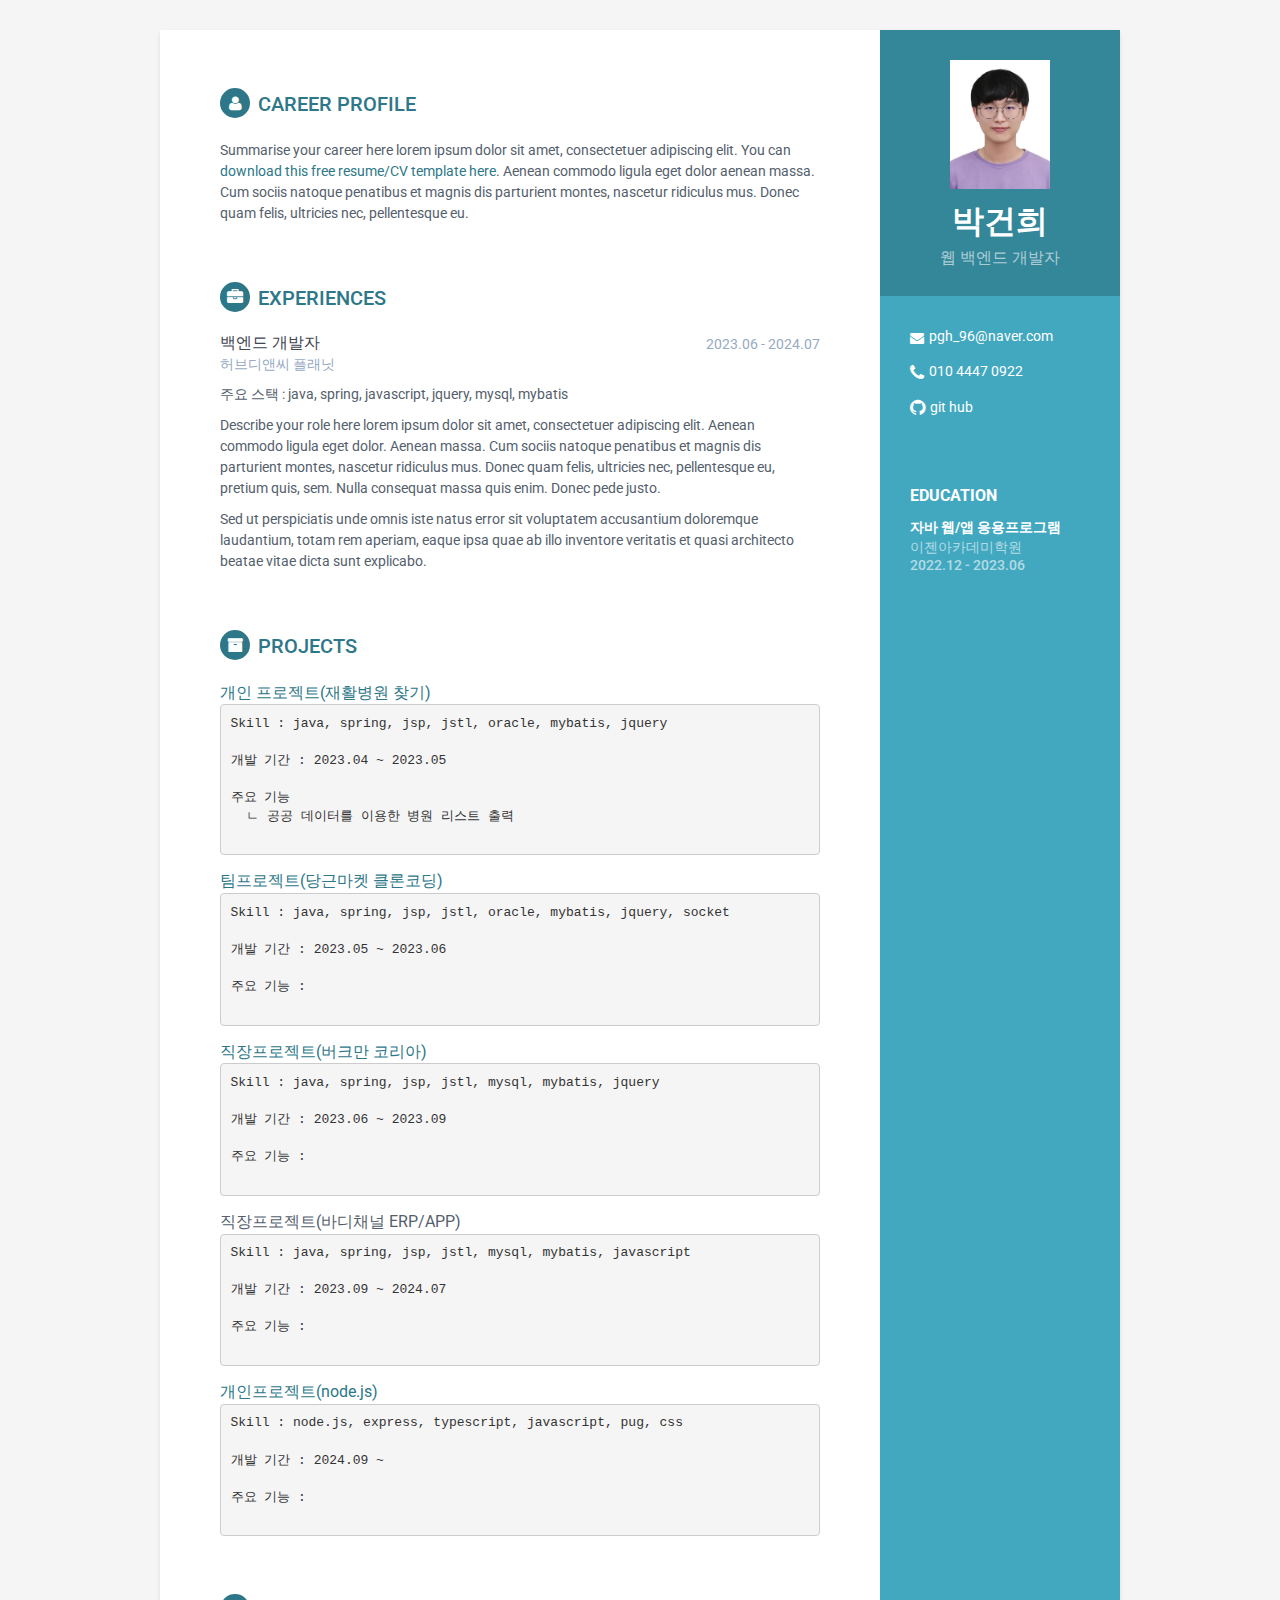
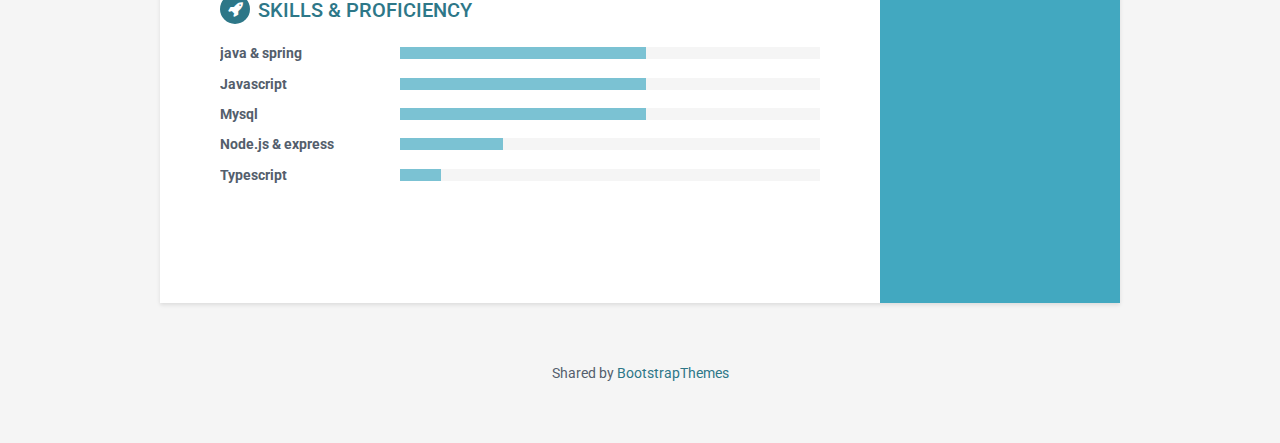
==== index.html @ 3bb01358 "Update" ====
<!DOCTYPE html>
<!--[if IE 8]> <html lang="en" class="ie8"> <![endif]-->  
<!--[if IE 9]> <html lang="en" class="ie9"> <![endif]-->  
<!--[if !IE]><!--> <html lang="en"> <!--<![endif]-->  
<head>
    <title>Responsive Resume/CV Template for Developers</title>
    <!-- Meta -->
    <meta charset="utf-8">
    <meta http-equiv="X-UA-Compatible" content="IE=edge">
    <meta name="viewport" content="width=device-width, initial-scale=1.0">
    <meta name="description" content="Responsive HTML5 Resume/CV Template for Developers">
    <meta name="author" content="Xiaoying Riley at 3rd Wave Media">    
    <link rel="shortcut icon" href="favicon.ico">  
    <link href='https://fonts.googleapis.com/css?family=Roboto:400,500,400italic,300italic,300,500italic,700,700italic,900,900italic' rel='stylesheet' type='text/css'>
    <!-- Global CSS -->
    <link rel="stylesheet" href="/plugins/bootstrap/css/bootstrap.min.css">   
    <!-- Plugins CSS -->
    <link rel="stylesheet" href="/plugins/font-awesome/css/font-awesome.css">

    
    
    <!-- Theme CSS -->  
    <link id="theme-style" rel="stylesheet" href="/css/styles.css">
    <!-- HTML5 shim and Respond.js for IE8 support of HTML5 elements and media queries -->
    <!--[if lt IE 9]>
      <script src="https://oss.maxcdn.com/html5shiv/3.7.2/html5shiv.min.js"></script>
      <script src="https://oss.maxcdn.com/respond/1.4.2/respond.min.js"></script>
    <![endif]-->
</head> 

<body>
    <div class="wrapper">
        <div class="sidebar-wrapper">
            <div class="profile-container">
                <img class="profile" src="/images/image.jpg" alt="" />
                <h1 class="name">박건희</h1>
                <h3 class="tagline">웹 백엔드 개발자</h3>
            </div><!--//profile-container-->
            
            <div class="contact-container container-block">
                <ul class="list-unstyled contact-list">
                    <li class="email"><i class="fa fa-envelope"></i><a href="mailto: pgh_96@naver.com">pgh_96@naver.com</a></li>
                    <li class="phone"><i class="fa fa-phone"></i><a href="tel:01044470922">010 4447 0922</a></li>
                    <!-- <li class="website"><i class="fa fa-globe"></i><a href="http://themes.3rdwavemedia.com/website-templates/free-responsive-website-template-for-developers/" target="_blank">portfoliosite.com</a></li>
                    <li class="linkedin"><i class="fa fa-linkedin"></i><a href="#" target="_blank">linkedin.com/in/alandoe</a></li> -->
                    <li class="github"><i class="fa fa-github"></i><a href="https://github.com/dorandoran104" target="_blank">git hub</a></li>
                    <!-- <li class="twitter"><i class="fa fa-twitter"></i><a href="https://twitter.com/3rdwave_themes" target="_blank">@twittername</a></li> -->
                </ul>
            </div><!--//contact-container-->
            <div class="education-container container-block">
                <h2 class="container-block-title">Education</h2>
                <div class="item">
                    <h4 class="degree">자바 웹/앱 응용프로그램</h4>
                    <h5 class="meta">이젠아카데미학원</h5>
                    <div class="time">2022.12 - 2023.06</div>
                </div><!--//item-->
                <!-- <div class="item">
                    <h4 class="degree">BSc in Applied Mathematics</h4>
                    <h5 class="meta">Bristol University</h5>
                    <div class="time">2007 - 2011</div>
                </div> -->
            </div><!--//education-container-->
            
            <!-- <div class="languages-container container-block">
                <h2 class="container-block-title">Languages</h2>
                <ul class="list-unstyled interests-list">
                    <li>English <span class="lang-desc">(Native)</span></li>
                    <li>French <span class="lang-desc">(Professional)</span></li>
                    <li>Spanish <span class="lang-desc">(Professional)</span></li>
                </ul>
            </div> -->
            <!--//interests-->
            
            <!-- <div class="interests-container container-block">
                <h2 class="container-block-title">Interests</h2>
                <ul class="list-unstyled interests-list">
                    <li>Climbing</li>
                    <li>Snowboarding</li>
                    <li>Cooking</li>
                </ul>
            </div> -->
            <!--//interests-->
            
        </div><!--//sidebar-wrapper-->
        
        <div class="main-wrapper">
            
            <section class="section summary-section">
                <h2 class="section-title"><i class="fa fa-user"></i>Career Profile</h2>
                <div class="summary">
                    <p>Summarise your career here lorem ipsum dolor sit amet, consectetuer adipiscing elit. You can <a href="http://themes.3rdwavemedia.com/website-templates/orbit-free-resume-cv-template-for-developers/" target="_blank">download this free resume/CV template here</a>. Aenean commodo ligula eget dolor aenean massa. Cum sociis natoque penatibus et magnis dis parturient montes, nascetur ridiculus mus. Donec quam felis, ultricies nec, pellentesque eu.</p>
                </div><!--//summary-->
            </section><!--//section-->
            
            <section class="section experiences-section">
                <h2 class="section-title"><i class="fa fa-briefcase"></i>Experiences</h2>
                
                <div class="item">
                    <div class="meta">
                        <div class="upper-row">
                            <h3 class="job-title">백엔드 개발자</h3>
                            <div class="time">2023.06 - 2024.07</div>
                        </div><!--//upper-row-->
                        <div class="company">허브디앤씨 플래닛</div>
                    </div><!--//meta-->
                    <div class="details">
                        <p>주요 스택 : java, spring, javascript, jquery, mysql, mybatis</p>
                        <p>Describe your role here lorem ipsum dolor sit amet, consectetuer adipiscing elit. Aenean commodo ligula eget dolor. Aenean massa. Cum sociis natoque penatibus et magnis dis parturient montes, nascetur ridiculus mus. Donec quam felis, ultricies nec, pellentesque eu, pretium quis, sem. Nulla consequat massa quis enim. Donec pede justo.</p>  
                        <p>Sed ut perspiciatis unde omnis iste natus error sit voluptatem accusantium doloremque laudantium, totam rem aperiam, eaque ipsa quae ab illo inventore veritatis et quasi architecto beatae vitae dicta sunt explicabo. </p>
                    </div><!--//details-->
                </div><!--//item-->
                
                
                
            </section><!--//section-->
            
            <section class="section projects-section">
                <h2 class="section-title"><i class="fa fa-archive"></i>Projects</h2>
                <!-- <div class="intro">
                    <p>You can list your side projects or open source libraries in this section. Lorem ipsum dolor sit amet, consectetur adipiscing elit. Vestibulum et ligula in nunc bibendum fringilla a eu lectus.</p>
                </div> -->
                <div class="item">
                    <span class="project-title"><a href="https://github.com/dorandoran104/dodoRehabilitation">개인 프로젝트(재활병원 찾기)</a></span> 
                    <br>
                    <pre class="project-tagline">
Skill : java, spring, jsp, jstl, oracle, mybatis, jquery

개발 기간 : 2023.04 ~ 2023.05

주요 기능
  ㄴ 공공 데이터를 이용한 병원 리스트 출력
                    </pre>
                    
                </div><!--//item-->
                <div class="item">
                    <span class="project-title"><a href="https://github.com/dorandoran104/CarrotMarket_Clone" target="_blank">팀프로젝트(당근마켓 클론코딩)</a></span>
                    <br>
                    <pre class="project-tagline">
Skill : java, spring, jsp, jstl, oracle, mybatis, jquery, socket

개발 기간 : 2023.05 ~ 2023.06

주요 기능 : 
                    </pre>
                    <!-- <span class="project-tagline">
                      Skill : java, spring, jsp, jstl, oracle, mybatis, jquery
                    </span> -->

                </div><!--//item-->
                <div class="item">
                    <span class="project-title"><a href="https://birkmankorea.co.kr/" target="_blank">직장프로젝트(버크만 코리아)</a></span>
                    <pre class="project-tagline">
Skill : java, spring, jsp, jstl, mysql, mybatis, jquery

개발 기간 : 2023.06 ~ 2023.09

주요 기능 :  
                    </pre>
                </div><!--//item-->
                <div class="item">
                    <span class="project-title">직장프로젝트(바디채널 ERP/APP)</span> 
                    <pre class="project-tagline">
Skill : java, spring, jsp, jstl, mysql, mybatis, javascript

개발 기간 : 2023.09 ~ 2024.07

주요 기능 :  
                    </pre>
                </div><!--//item-->
                <div class="item">
                    <span class="project-title"><a href="https://github.com/dorandoran104/typescript" target="_blank">개인프로젝트(node.js)</a></span>
                    <pre class="project-tagline">
Skill : node.js, express, typescript, javascript, pug, css

개발 기간 : 2024.09 ~ 

주요 기능 :  
                    </pre>
                </div><!--//item-->
            </section><!--//section-->
            
            <section class="skills-section section">
                <h2 class="section-title"><i class="fa fa-rocket"></i>Skills &amp; Proficiency</h2>
                <div class="skillset">        
                    <div class="item">
                        <h3 class="level-title">java &amp; spring</h3>
                        <div class="level-bar">
                            <div class="level-bar-inner" data-level="60%">
                            </div>                                      
                        </div><!--//level-bar-->                                 
                    </div><!--//item-->
                    
                    <div class="item">
                        <h3 class="level-title">Javascript</h3>
                        <div class="level-bar">
                            <div class="level-bar-inner" data-level="60%">
                            </div>                                      
                        </div><!--//level-bar-->                                 
                    </div><!--//item-->

                    <div class="item">
                      <h3 class="level-title">Mysql</h3>
                      <div class="level-bar">
                          <div class="level-bar-inner" data-level="60%">
                          </div>                                      
                        </div><!--//level-bar-->                                 
                    </div><!--//item-->
                    
                    <div class="item">
                        <h3 class="level-title">Node.js &amp express</h3>
                        <div class="level-bar">
                            <div class="level-bar-inner" data-level="25%">
                            </div>                                      
                        </div><!--//level-bar-->                                 
                    </div><!--//item-->
                    
                    <div class="item">
                        <h3 class="level-title">Typescript</h3>
                        <div class="level-bar">
                            <div class="level-bar-inner" data-level="10%">
                            </div>                                      
                        </div><!--//level-bar-->                                 
                    </div><!--//item--> 
                </div>  
            </section><!--//skills-section-->
            
        </div><!--//main-body-->
    </div>
 
    <footer class="footer">
        <div class="text-center">
                <!--/* This template is released under the Creative Commons Attribution 3.0 License. Please keep the attribution link below when using for your own project. Thank you for your support. :) If you'd like to use the template without the attribution, you can check out other license options via our website: themes.3rdwavemedia.com */-->
               Shared by <i class="fa fa-love"></i><a href="https://bootstrapthemes.co">BootstrapThemes</a>

        </div><!--//container-->
    </footer><!--//footer-->
 
    <!-- Javascript -->          
    <script type="text/javascript" src="/plugins/jquery-1.11.3.min.js"></script>
    <script type="text/javascript" src="/plugins/bootstrap/js/bootstrap.min.js"></script>    
    <!-- custom js -->
    <script type="text/javascript" src="/js/main.js"></script>            
</body>
</html>
---- css/styles.css ----
/*   
 * Template Name: Orbit - Responsive Resume/CV Template for Developers
 * Version: 1.0
 * Author: Xiaoying Riley
 * Twitter: @3rdwave_themes
 * License: Creative Commons Attribution 3.0 License
 * Website: http://themes.3rdwavemedia.com/
*/
/* styles.css */
/* ======= Base ======= */
body {
  font-family: 'Roboto', sans-serif;
  color: #545E6C;
  background: #f5f5f5;
  font-size: 14px;
  padding: 30px;
  -webkit-font-smoothing: antialiased;
  -moz-osx-font-smoothing: grayscale;
}
h1,
h2,
h3,
h4,
h5,
h6 {
  font-weight: 700;
}
a {
  color: #2d7788;
  -webkit-transition: all 0.4s ease-in-out;
  -moz-transition: all 0.4s ease-in-out;
  -ms-transition: all 0.4s ease-in-out;
  -o-transition: all 0.4s ease-in-out;
}
a:hover {
  text-decoration: underline;
  color: #1a454f;
}
a:focus {
  text-decoration: none;
}
p {
  line-height: 1.5;
}
.wrapper {
  background: #42A8C0;
  max-width: 960px;
  margin: 0 auto;
  position: relative;
  -webkit-box-shadow: 0px 2px 4px rgba(0, 0, 0, 0.1);
  -moz-box-shadow: 0px 2px 4px rgba(0, 0, 0, 0.1);
  box-shadow: 0px 2px 4px rgba(0, 0, 0, 0.1);
}
.sidebar-wrapper {
  background: #42A8C0;
  position: absolute;
  right: 0;
  width: 240px;
  height: 100%;
  min-height: 800px;
  color: #fff;
}
.sidebar-wrapper a {
  color: #fff;
}
.sidebar-wrapper .profile-container {
  padding: 30px;
  background: rgba(0, 0, 0, 0.2);
  text-align: center;
  color: #fff;
}
.sidebar-wrapper .name {
  font-size: 32px;
  font-weight: 900;
  margin-top: 0;
  margin-bottom: 10px;
}
.sidebar-wrapper .tagline {
  color: rgba(255, 255, 255, 0.6);
  font-size: 16px;
  font-weight: 400;
  margin-top: 0;
  margin-bottom: 0;
}
.sidebar-wrapper .profile {
  margin-bottom: 15px;
}
.sidebar-wrapper .contact-list .fa {
  margin-right: 5px;
  font-size: 18px;
  vertical-align: middle;
}
.sidebar-wrapper .contact-list li {
  margin-bottom: 15px;
}
.sidebar-wrapper .contact-list li:last-child {
  margin-bottom: 0;
}
.sidebar-wrapper .contact-list .email .fa {
  font-size: 14px;
}
.sidebar-wrapper .container-block {
  padding: 30px;
}
.sidebar-wrapper .container-block-title {
  text-transform: uppercase;
  font-size: 16px;
  font-weight: 700;
  margin-top: 0;
  margin-bottom: 15px;
}
.sidebar-wrapper .degree {
  font-size: 14px;
  margin-top: 0;
  margin-bottom: 5px;
}
.sidebar-wrapper .education-container .item {
  margin-bottom: 15px;
}
.sidebar-wrapper .education-container .item:last-child {
  margin-bottom: 0;
}
.sidebar-wrapper .education-container .meta {
  color: rgba(255, 255, 255, 0.6);
  font-weight: 500;
  margin-bottom: 0px;
  margin-top: 0;
}
.sidebar-wrapper .education-container .time {
  color: rgba(255, 255, 255, 0.6);
  font-weight: 500;
  margin-bottom: 0px;
}
.sidebar-wrapper .languages-container .lang-desc {
  color: rgba(255, 255, 255, 0.6);
}
.sidebar-wrapper .languages-list {
  margin-bottom: 0;
}
.sidebar-wrapper .languages-list li {
  margin-bottom: 10px;
}
.sidebar-wrapper .languages-list li:last-child {
  margin-bottom: 0;
}
.sidebar-wrapper .interests-list {
  margin-bottom: 0;
}
.sidebar-wrapper .interests-list li {
  margin-bottom: 10px;
}
.sidebar-wrapper .interests-list li:last-child {
  margin-bottom: 0;
}
.main-wrapper {
  background: #fff;
  padding: 60px;
  padding-right: 300px;
}
.main-wrapper .section-title {
  text-transform: uppercase;
  font-size: 20px;
  font-weight: 500;
  color: #2d7788;
  position: relative;
  margin-top: 0;
  margin-bottom: 20px;
}
.main-wrapper .section-title .fa {
  width: 30px;
  height: 30px;
  margin-right: 8px;
  display: inline-block;
  color: #fff;
  -webkit-border-radius: 50%;
  -moz-border-radius: 50%;
  -ms-border-radius: 50%;
  -o-border-radius: 50%;
  border-radius: 50%;
  -moz-background-clip: padding;
  -webkit-background-clip: padding-box;
  background-clip: padding-box;
  background: #2d7788;
  text-align: center;
  padding-top: 8px;
  font-size: 16px;
  position: relative;
  top: -2px;
}
.main-wrapper .section {
  margin-bottom: 60px;
}
.main-wrapper .experiences-section .item {
  margin-bottom: 30px;
}
.main-wrapper .upper-row {
  position: relative;
  overflow: hidden;
  margin-bottom: 2px;
}
.main-wrapper .job-title {
  color: #3F4650;
  font-size: 16px;
  margin-top: 0;
  margin-bottom: 0;
  font-weight: 500;
}
.main-wrapper .time {
  position: absolute;
  right: 0;
  top: 0;
  color: #97AAC3;
}
.main-wrapper .company {
  margin-bottom: 10px;
  color: #97AAC3;
}
.main-wrapper .project-title {
  font-size: 16px;
  font-weight: 400;
  margin-top: 0;
  margin-bottom: 5px;
}
.main-wrapper .projects-section .intro {
  margin-bottom: 30px;
}
.main-wrapper .projects-section .item {
  margin-bottom: 15px;
}
.skillset .item {
  margin-bottom: 15px;
  overflow: hidden;
}
.skillset .level-title {
  font-size: 14px;
  margin-top: 0;
  margin-bottom: 12px;
}
.skillset .level-bar {
  height: 12px;
  background: #f5f5f5;
}
.skillset .level-bar-inner {
  height: 12px;
  background: #7bc2d3;
}
.footer {
  padding: 30px;
  padding-top: 60px;
}
.footer .copyright {
  line-height: 1.6;
  color: #545E6C;
  font-size: 13px;
}
.footer .fa-heart {
  color: #fb866a;
}
/* Extra small devices (phones, less than 768px) */
@media (max-width: 767px) {
  .sidebar-wrapper {
    position: static;
    width: inherit;
  }
  .main-wrapper {
    padding: 30px;
  }
  .main-wrapper .time {
    position: static;
    display: block;
    margin-top: 5px;
  }
  .main-wrapper .upper-row {
    margin-bottom: 0;
  }
}
/* Small devices (tablets, 768px and up) */
/* Medium devices (desktops, 992px and up) */
@media (min-width: 992px) {
  .skillset .level-title {
    display: inline-block;
    float: left;
    width: 30%;
    margin-bottom: 0;
  }
  .skillset .level-bar {
    display: inline-block;
    width: 70%;
    float: left;
    position: relative;
    top: 1px;
  }
}
/* Large devices (large desktops, 1200px and up) */
/* Ex-Large devices (large desktops, 1200px and up) */

img.profile{
  width : 100px
}

.contact-list{
  
}
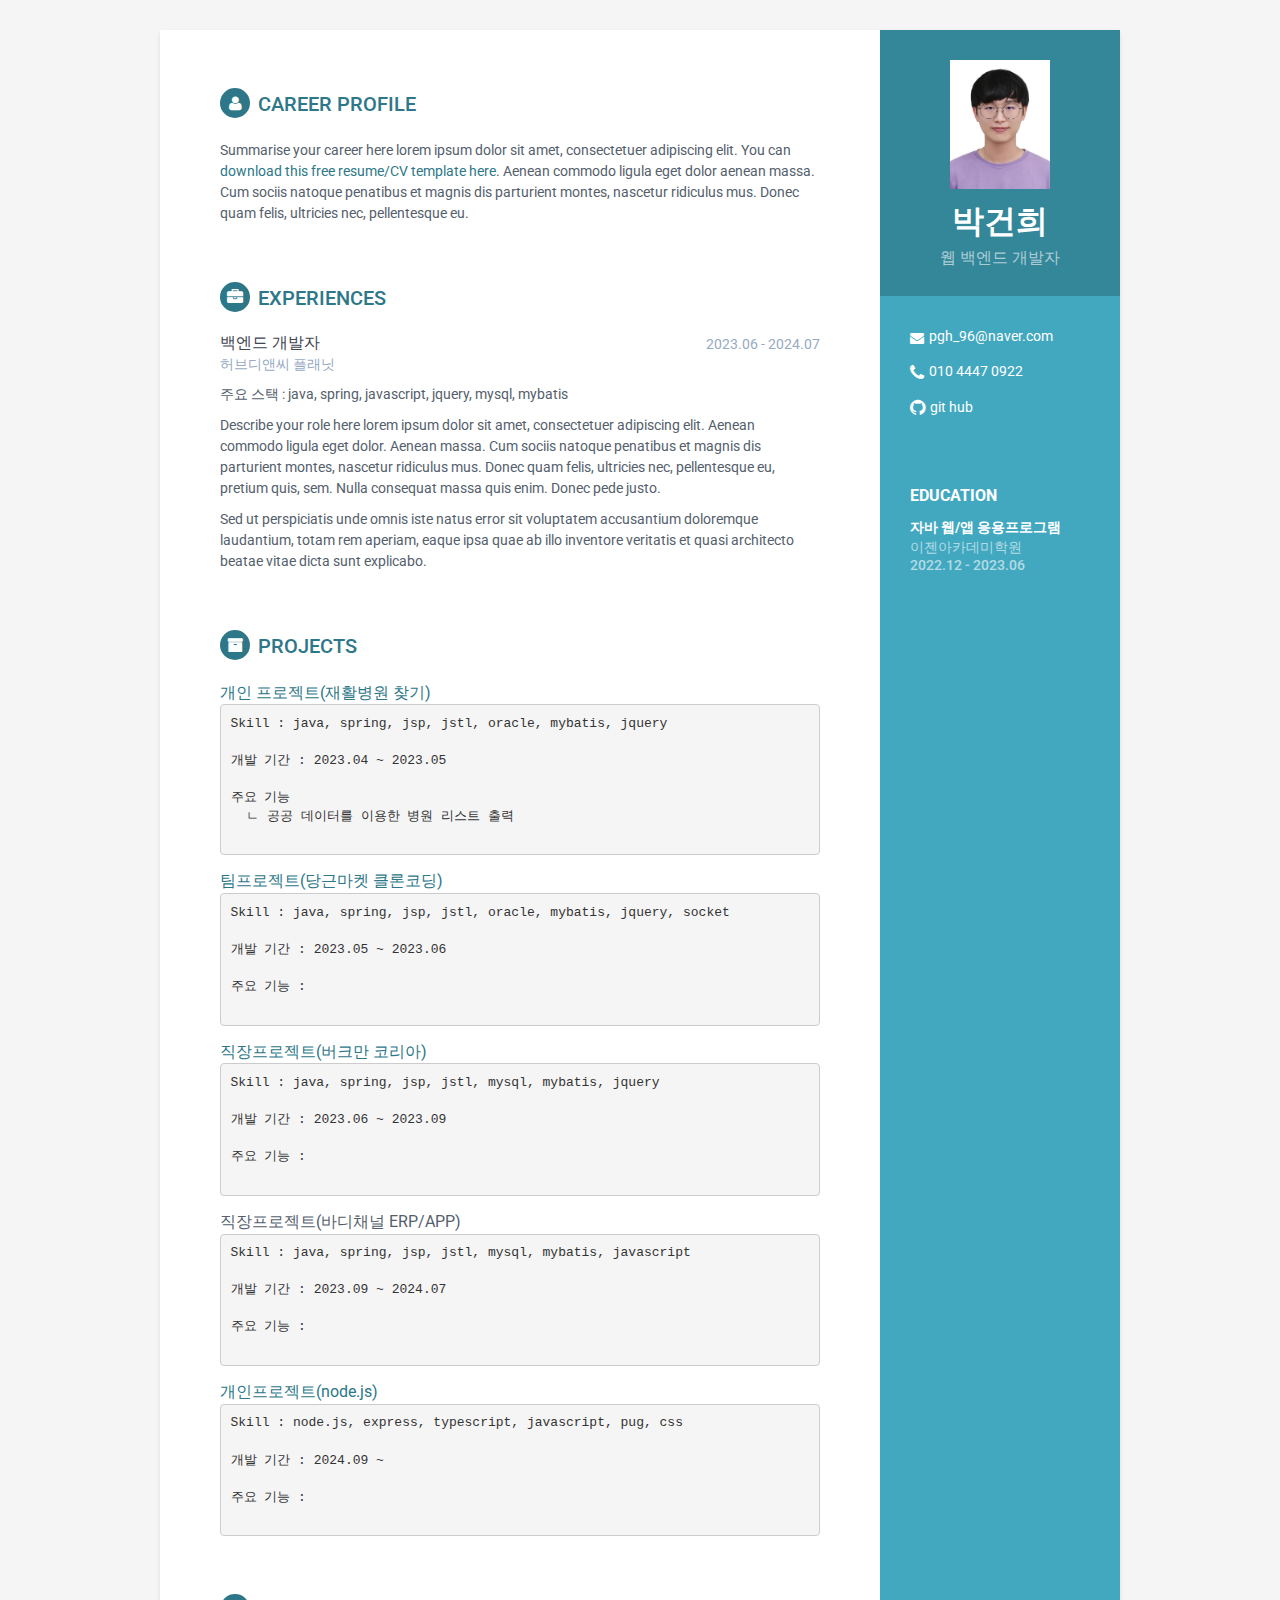
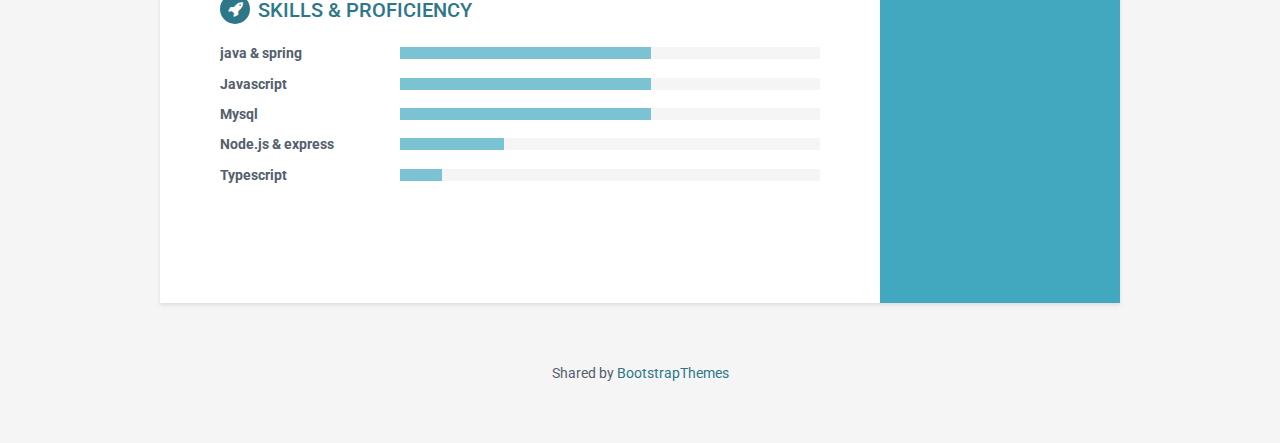
==== commit a7f4bacd: "css 미적용 수정" ====
--- a/index.html
+++ b/index.html
@@ -13,14 +13,14 @@
     <link rel="shortcut icon" href="favicon.ico">  
     <link href='https://fonts.googleapis.com/css?family=Roboto:400,500,400italic,300italic,300,500italic,700,700italic,900,900italic' rel='stylesheet' type='text/css'>
     <!-- Global CSS -->
-    <link rel="stylesheet" href="/plugins/bootstrap/css/bootstrap.min.css">   
+    <link rel="stylesheet" href="./plugins/bootstrap/css/bootstrap.min.css">   
     <!-- Plugins CSS -->
-    <link rel="stylesheet" href="/plugins/font-awesome/css/font-awesome.css">
+    <link rel="stylesheet" href="./plugins/font-awesome/css/font-awesome.css">
 
     
     
     <!-- Theme CSS -->  
-    <link id="theme-style" rel="stylesheet" href="/css/styles.css">
+    <link id="theme-style" rel="stylesheet" href="./css/styles.css">
     <!-- HTML5 shim and Respond.js for IE8 support of HTML5 elements and media queries -->
     <!--[if lt IE 9]>
       <script src="https://oss.maxcdn.com/html5shiv/3.7.2/html5shiv.min.js"></script>
@@ -32,7 +32,7 @@
     <div class="wrapper">
         <div class="sidebar-wrapper">
             <div class="profile-container">
-                <img class="profile" src="/images/image.jpg" alt="" />
+                <img class="profile" src="./images/image.jpg" alt="" />
                 <h1 class="name">박건희</h1>
                 <h3 class="tagline">웹 백엔드 개발자</h3>
             </div><!--//profile-container-->
@@ -236,10 +236,10 @@
     </footer><!--//footer-->
  
     <!-- Javascript -->          
-    <script type="text/javascript" src="/plugins/jquery-1.11.3.min.js"></script>
-    <script type="text/javascript" src="/plugins/bootstrap/js/bootstrap.min.js"></script>    
+    <script type="text/javascript" src="./plugins/jquery-1.11.3.min.js"></script>
+    <script type="text/javascript" src="./plugins/bootstrap/js/bootstrap.min.js"></script>    
     <!-- custom js -->
-    <script type="text/javascript" src="/js/main.js"></script>            
+    <script type="text/javascript" src="./js/main.js"></script>            
 </body>
 </html> 
 
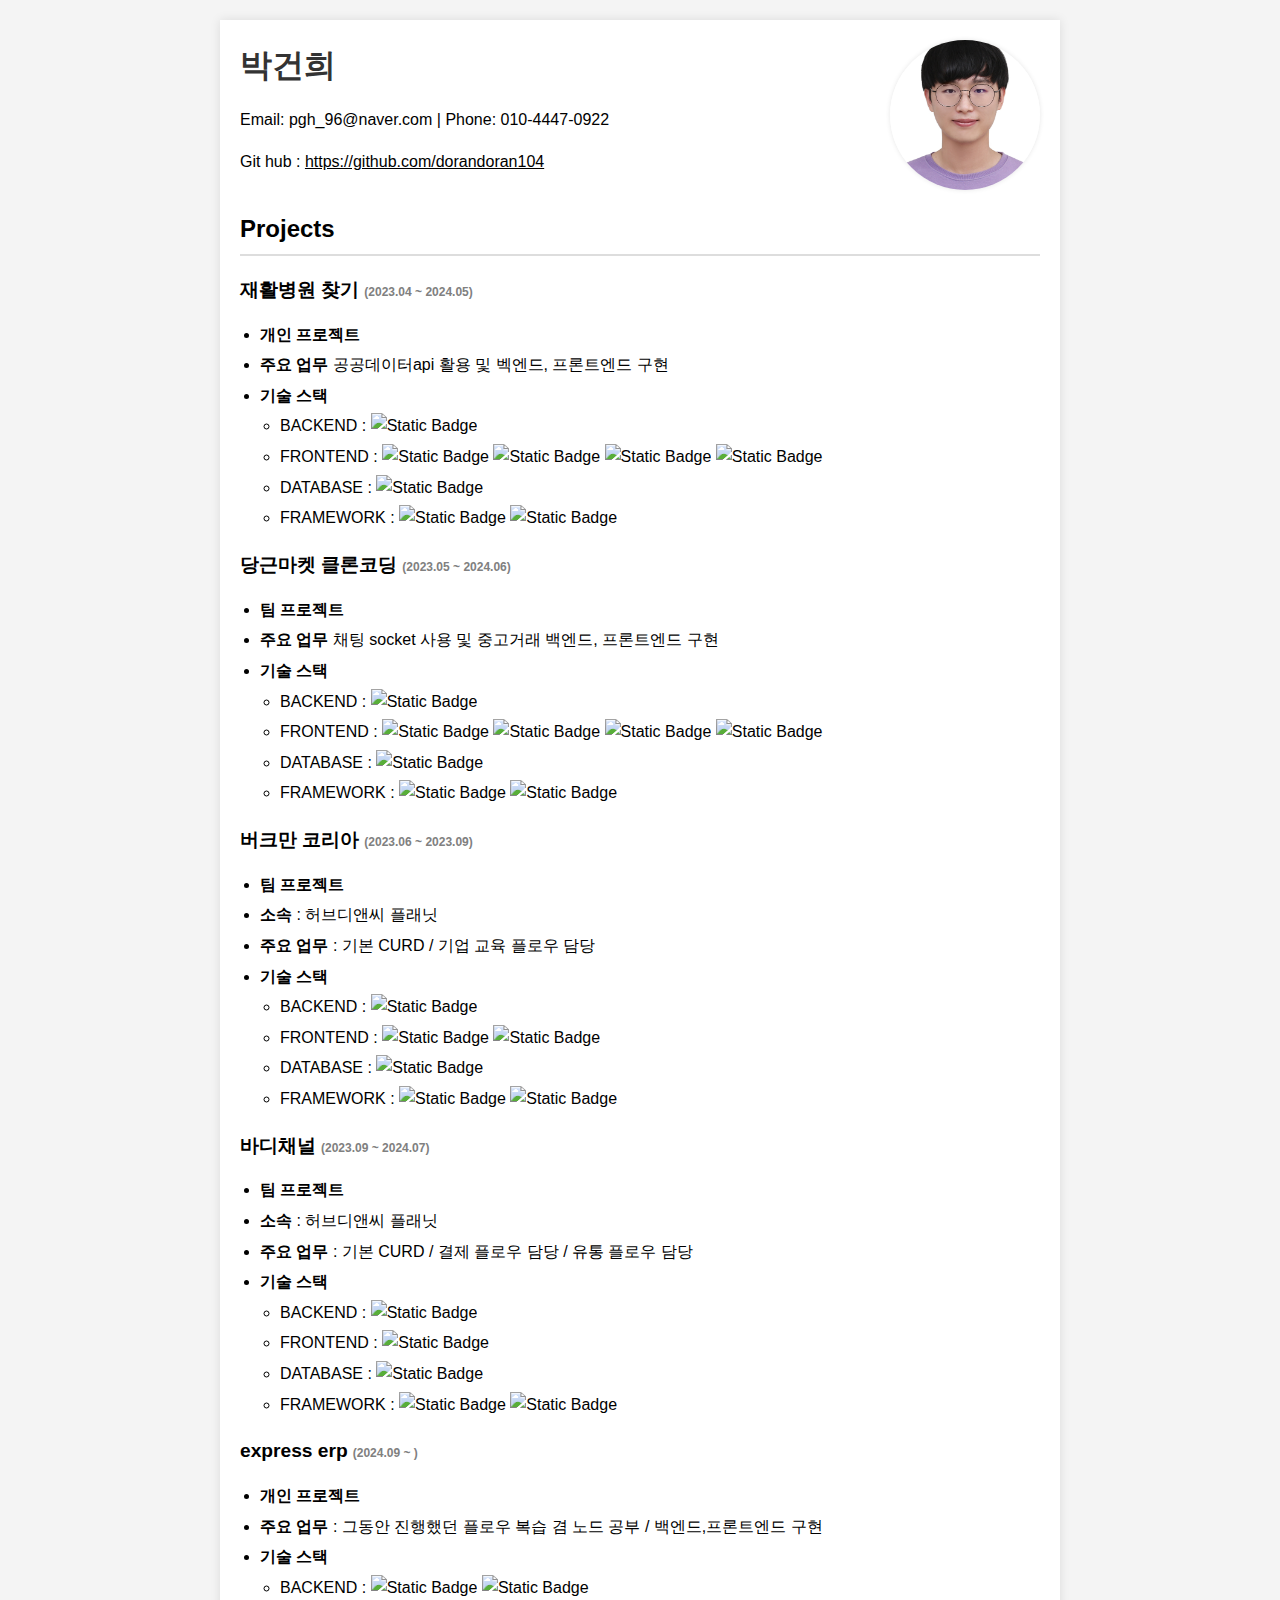
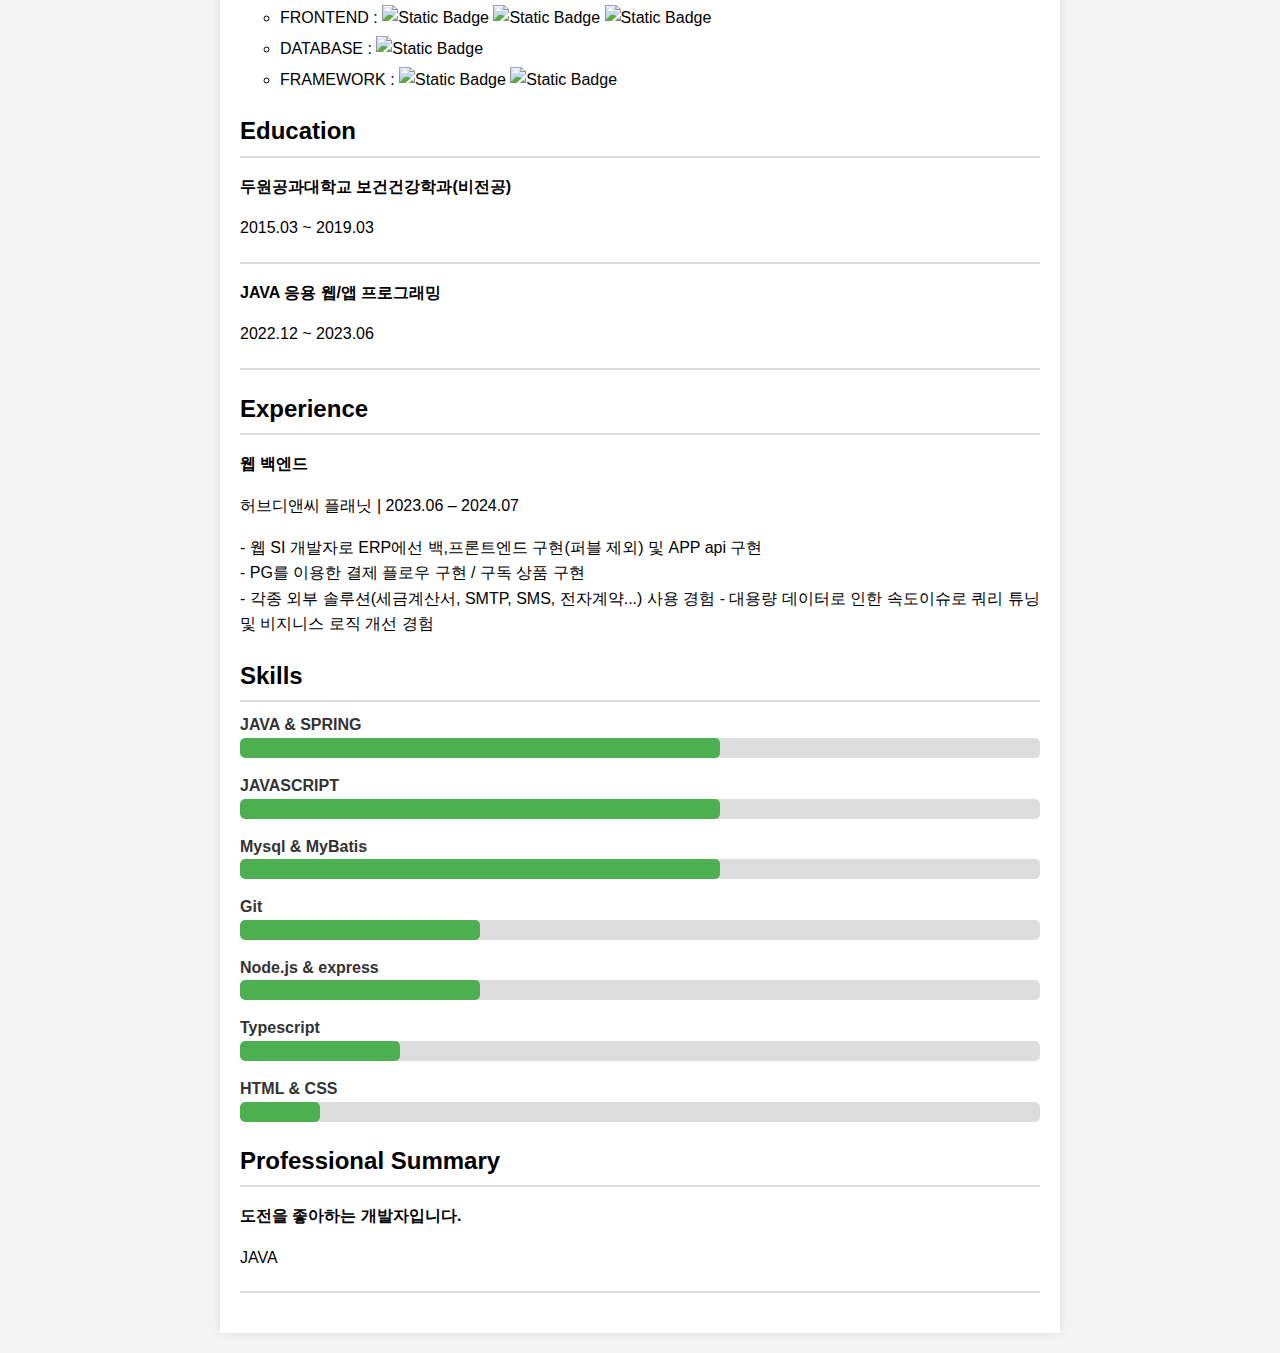
==== commit 1dbe62e1: "수정" ====
--- a/index.html
+++ b/index.html
@@ -1,245 +1,291 @@
 <!DOCTYPE html>
-<!--[if IE 8]> <html lang="en" class="ie8"> <![endif]-->  
-<!--[if IE 9]> <html lang="en" class="ie9"> <![endif]-->  
-<!--[if !IE]><!--> <html lang="en"> <!--<![endif]-->  
+<html lang="en">
 <head>
-    <title>Responsive Resume/CV Template for Developers</title>
-    <!-- Meta -->
-    <meta charset="utf-8">
-    <meta http-equiv="X-UA-Compatible" content="IE=edge">
+    <meta charset="UTF-8">
     <meta name="viewport" content="width=device-width, initial-scale=1.0">
-    <meta name="description" content="Responsive HTML5 Resume/CV Template for Developers">
-    <meta name="author" content="Xiaoying Riley at 3rd Wave Media">    
-    <link rel="shortcut icon" href="favicon.ico">  
-    <link href='https://fonts.googleapis.com/css?family=Roboto:400,500,400italic,300italic,300,500italic,700,700italic,900,900italic' rel='stylesheet' type='text/css'>
-    <!-- Global CSS -->
-    <link rel="stylesheet" href="./plugins/bootstrap/css/bootstrap.min.css">   
-    <!-- Plugins CSS -->
-    <link rel="stylesheet" href="./plugins/font-awesome/css/font-awesome.css">
-
-    
-    
-    <!-- Theme CSS -->  
-    <link id="theme-style" rel="stylesheet" href="./css/styles.css">
-    <!-- HTML5 shim and Respond.js for IE8 support of HTML5 elements and media queries -->
-    <!--[if lt IE 9]>
-      <script src="https://oss.maxcdn.com/html5shiv/3.7.2/html5shiv.min.js"></script>
-      <script src="https://oss.maxcdn.com/respond/1.4.2/respond.min.js"></script>
-    <![endif]-->
-</head> 
-
+    <meta http-equiv="X-UA-Compatible" content="ie=edge">
+    <title>Resume</title>
+    <link rel="stylesheet" href="./css/style.css">
+</head>
 <body>
-    <div class="wrapper">
-        <div class="sidebar-wrapper">
-            <div class="profile-container">
-                <img class="profile" src="./images/image.jpg" alt="" />
-                <h1 class="name">박건희</h1>
-                <h3 class="tagline">웹 백엔드 개발자</h3>
-            </div><!--//profile-container-->
-            
-            <div class="contact-container container-block">
-                <ul class="list-unstyled contact-list">
-                    <li class="email"><i class="fa fa-envelope"></i><a href="mailto: pgh_96@naver.com">pgh_96@naver.com</a></li>
-                    <li class="phone"><i class="fa fa-phone"></i><a href="tel:01044470922">010 4447 0922</a></li>
-                    <!-- <li class="website"><i class="fa fa-globe"></i><a href="http://themes.3rdwavemedia.com/website-templates/free-responsive-website-template-for-developers/" target="_blank">portfoliosite.com</a></li>
-                    <li class="linkedin"><i class="fa fa-linkedin"></i><a href="#" target="_blank">linkedin.com/in/alandoe</a></li> -->
-                    <li class="github"><i class="fa fa-github"></i><a href="https://github.com/dorandoran104" target="_blank">git hub</a></li>
-                    <!-- <li class="twitter"><i class="fa fa-twitter"></i><a href="https://twitter.com/3rdwave_themes" target="_blank">@twittername</a></li> -->
+    <div class="container">
+        <header>
+            <div>
+                <h1>박건희</h1>
+                <p class="contact">Email: pgh_96@naver.com | Phone: 010-4447-0922</p>
+                <p class="">Git hub : <a href="https://github.com/dorandoran104">https://github.com/dorandoran104</a></p>
+            </div>
+            <div class="profile-photo">
+                <img src="./images/image.jpg" alt="Profile Photo">
+            </div>
+        </header>
+
+        
+
+        <section class="section">
+          <h2>Projects</h2>
+          <div class="project">
+              <p class="project-title">재활병원 찾기<span class="project-date">(2023.04 ~ 2024.05)</span></p>
+              <ul>
+                  <li><strong>개인 프로젝트</strong></li>
+                  <!-- <li><strong>개발 기간</strong> : 2023.04 ~ 2024.05</li> -->
+                  <li><strong>주요 업무</strong> 공공데이터api 활용 및 벡엔드, 프론트엔드 구현</li>
+                  <li><strong>기술 스택</strong></li>
+                  <ul> 
+                      <li>BACKEND :
+                        <img alt="Static Badge" src="https://img.shields.io/badge/Java-007396?style=flat-square&logo=Java&logoColor=white">
+                        <!-- <img alt="Static Badge" src="https://img.shields.io/badge/Node.js-5FA04E?style=flat-square&logo=Node.js&logoColor=white"> -->
+                        <!-- <img alt="Static Badge" src="https://img.shields.io/badge/Typescript-3178C6?style=flat-square&logo=typescript&logoColor=white"> -->
+                        <!-- <img alt="Static Badge" src="https://img.shields.io/badge/Javascript-F7DF1E?style=flat-square&logo=Javascript&logoColor=white"> -->
+                      </li>
+                      <li>FRONTEND : 
+                        <img alt="Static Badge" src="https://img.shields.io/badge/HTML-E34F26?style=flat-square&logo=HTML5&logoColor=white">
+                        <img alt="Static Badge" src="https://img.shields.io/badge/Css-1572B6?style=flat-square&logo=css3&logoColor=white">
+                        <img alt="Static Badge" src="https://img.shields.io/badge/JQuery-0769AD?style=flat-square&logo=jquery&logoColor=white">
+                        <img alt="Static Badge" src="https://img.shields.io/badge/Javascript-F7DF1E?style=flat-square&logo=Javascript&logoColor=white">
+                      </li>
+                      <li>DATABASE : 
+                        <!-- <img alt="Static Badge" src="https://img.shields.io/badge/Mysql-4479A1?style=flat-square&logo=MySQL&logoColor=white"> -->
+                        <img alt="Static Badge" src="https://img.shields.io/badge/Oracle-F80000?style=flat-square&logo=Oracle&logoColor=white">
+                      </li>
+                      <li>
+                        FRAMEWORK : 
+                        <img alt="Static Badge" src="https://img.shields.io/badge/Spring-6DB33F?style=flat-square&logo=Spring&logoColor=white">
+                        <!-- <img alt="Static Badge" src="https://img.shields.io/badge/express-000000?style=flat-square&logo=express&logoColor=white"> -->
+                        <img alt="Static Badge" src="https://img.shields.io/badge/Mybatis-000000?style=flat-square">
+                      </li>
+                  </ul>
+              </ul>
+          </div>
+      
+          <div class="project">
+              <p class="project-title">당근마켓 클론코딩<span class="project-date">(2023.05 ~ 2024.06)</span></p>
+              <ul>
+                <li><strong>팀 프로젝트</strong></li>
+                <!-- <li><strong>개발 기간</strong> : 2023.05 ~ 2024.06</li> -->
+                <li><strong>주요 업무</strong> 채팅 socket 사용 및 중고거래 백엔드, 프론트엔드 구현</li>
+                <li><strong>기술 스택</strong></li>
+                <ul>
+                  <li>BACKEND :
+                    <img alt="Static Badge" src="https://img.shields.io/badge/Java-007396?style=flat-square&logo=Java&logoColor=white">
+                    <!-- <img alt="Static Badge" src="https://img.shields.io/badge/Node.js-5FA04E?style=flat-square&logo=Node.js&logoColor=white"> -->
+                    <!-- <img alt="Static Badge" src="https://img.shields.io/badge/Typescript-3178C6?style=flat-square&logo=typescript&logoColor=white"> -->
+                    <!-- <img alt="Static Badge" src="https://img.shields.io/badge/Javascript-F7DF1E?style=flat-square&logo=Javascript&logoColor=white"> -->
+                  </li>
+                  <li>FRONTEND : 
+                    <img alt="Static Badge" src="https://img.shields.io/badge/HTML-E34F26?style=flat-square&logo=HTML5&logoColor=white">
+                    <img alt="Static Badge" src="https://img.shields.io/badge/Css-1572B6?style=flat-square&logo=css3&logoColor=white">
+                    <img alt="Static Badge" src="https://img.shields.io/badge/JQuery-0769AD?style=flat-square&logo=jquery&logoColor=white">
+                    <img alt="Static Badge" src="https://img.shields.io/badge/Javascript-F7DF1E?style=flat-square&logo=Javascript&logoColor=white">
+                  </li>
+                  <li>DATABASE : 
+                    <!-- <img alt="Static Badge" src="https://img.shields.io/badge/Mysql-4479A1?style=flat-square&logo=MySQL&logoColor=white"> -->
+                    <img alt="Static Badge" src="https://img.shields.io/badge/Oracle-F80000?style=flat-square&logo=Oracle&logoColor=white">
+                  </li>
+                  <li>
+                    FRAMEWORK : 
+                    <img alt="Static Badge" src="https://img.shields.io/badge/Spring-6DB33F?style=flat-square&logo=Spring&logoColor=white">
+                    <!-- <img alt="Static Badge" src="https://img.shields.io/badge/express-000000?style=flat-square&logo=express&logoColor=white"> -->
+                    <img alt="Static Badge" src="https://img.shields.io/badge/Mybatis-000000?style=flat-square">
+                  </li>
                 </ul>
-            </div><!--//contact-container-->
-            <div class="education-container container-block">
-                <h2 class="container-block-title">Education</h2>
-                <div class="item">
-                    <h4 class="degree">자바 웹/앱 응용프로그램</h4>
-                    <h5 class="meta">이젠아카데미학원</h5>
-                    <div class="time">2022.12 - 2023.06</div>
-                </div><!--//item-->
-                <!-- <div class="item">
-                    <h4 class="degree">BSc in Applied Mathematics</h4>
-                    <h5 class="meta">Bristol University</h5>
-                    <div class="time">2007 - 2011</div>
-                </div> -->
-            </div><!--//education-container-->
-            
-            <!-- <div class="languages-container container-block">
-                <h2 class="container-block-title">Languages</h2>
-                <ul class="list-unstyled interests-list">
-                    <li>English <span class="lang-desc">(Native)</span></li>
-                    <li>French <span class="lang-desc">(Professional)</span></li>
-                    <li>Spanish <span class="lang-desc">(Professional)</span></li>
-                </ul>
-            </div> -->
-            <!--//interests-->
-            
-            <!-- <div class="interests-container container-block">
-                <h2 class="container-block-title">Interests</h2>
-                <ul class="list-unstyled interests-list">
-                    <li>Climbing</li>
-                    <li>Snowboarding</li>
-                    <li>Cooking</li>
-                </ul>
-            </div> -->
-            <!--//interests-->
-            
-        </div><!--//sidebar-wrapper-->
-        
-        <div class="main-wrapper">
-            
-            <section class="section summary-section">
-                <h2 class="section-title"><i class="fa fa-user"></i>Career Profile</h2>
-                <div class="summary">
-                    <p>Summarise your career here lorem ipsum dolor sit amet, consectetuer adipiscing elit. You can <a href="http://themes.3rdwavemedia.com/website-templates/orbit-free-resume-cv-template-for-developers/" target="_blank">download this free resume/CV template here</a>. Aenean commodo ligula eget dolor aenean massa. Cum sociis natoque penatibus et magnis dis parturient montes, nascetur ridiculus mus. Donec quam felis, ultricies nec, pellentesque eu.</p>
-                </div><!--//summary-->
-            </section><!--//section-->
-            
-            <section class="section experiences-section">
-                <h2 class="section-title"><i class="fa fa-briefcase"></i>Experiences</h2>
-                
-                <div class="item">
-                    <div class="meta">
-                        <div class="upper-row">
-                            <h3 class="job-title">백엔드 개발자</h3>
-                            <div class="time">2023.06 - 2024.07</div>
-                        </div><!--//upper-row-->
-                        <div class="company">허브디앤씨 플래닛</div>
-                    </div><!--//meta-->
-                    <div class="details">
-                        <p>주요 스택 : java, spring, javascript, jquery, mysql, mybatis</p>
-                        <p>Describe your role here lorem ipsum dolor sit amet, consectetuer adipiscing elit. Aenean commodo ligula eget dolor. Aenean massa. Cum sociis natoque penatibus et magnis dis parturient montes, nascetur ridiculus mus. Donec quam felis, ultricies nec, pellentesque eu, pretium quis, sem. Nulla consequat massa quis enim. Donec pede justo.</p>  
-                        <p>Sed ut perspiciatis unde omnis iste natus error sit voluptatem accusantium doloremque laudantium, totam rem aperiam, eaque ipsa quae ab illo inventore veritatis et quasi architecto beatae vitae dicta sunt explicabo. </p>
-                    </div><!--//details-->
-                </div><!--//item-->
-                
-                
-                
-            </section><!--//section-->
-            
-            <section class="section projects-section">
-                <h2 class="section-title"><i class="fa fa-archive"></i>Projects</h2>
-                <!-- <div class="intro">
-                    <p>You can list your side projects or open source libraries in this section. Lorem ipsum dolor sit amet, consectetur adipiscing elit. Vestibulum et ligula in nunc bibendum fringilla a eu lectus.</p>
-                </div> -->
-                <div class="item">
-                    <span class="project-title"><a href="https://github.com/dorandoran104/dodoRehabilitation">개인 프로젝트(재활병원 찾기)</a></span> 
-                    <br>
-                    <pre class="project-tagline">
-Skill : java, spring, jsp, jstl, oracle, mybatis, jquery
-
-개발 기간 : 2023.04 ~ 2023.05
-
-주요 기능
-  ㄴ 공공 데이터를 이용한 병원 리스트 출력
-                    </pre>
-                    
-                </div><!--//item-->
-                <div class="item">
-                    <span class="project-title"><a href="https://github.com/dorandoran104/CarrotMarket_Clone" target="_blank">팀프로젝트(당근마켓 클론코딩)</a></span>
-                    <br>
-                    <pre class="project-tagline">
-Skill : java, spring, jsp, jstl, oracle, mybatis, jquery, socket
-
-개발 기간 : 2023.05 ~ 2023.06
-
-주요 기능 : 
-                    </pre>
-                    <!-- <span class="project-tagline">
-                      Skill : java, spring, jsp, jstl, oracle, mybatis, jquery
-                    </span> -->
-
-                </div><!--//item-->
-                <div class="item">
-                    <span class="project-title"><a href="https://birkmankorea.co.kr/" target="_blank">직장프로젝트(버크만 코리아)</a></span>
-                    <pre class="project-tagline">
-Skill : java, spring, jsp, jstl, mysql, mybatis, jquery
-
-개발 기간 : 2023.06 ~ 2023.09
-
-주요 기능 :  
-                    </pre>
-                </div><!--//item-->
-                <div class="item">
-                    <span class="project-title">직장프로젝트(바디채널 ERP/APP)</span> 
-                    <pre class="project-tagline">
-Skill : java, spring, jsp, jstl, mysql, mybatis, javascript
-
-개발 기간 : 2023.09 ~ 2024.07
-
-주요 기능 :  
-                    </pre>
-                </div><!--//item-->
-                <div class="item">
-                    <span class="project-title"><a href="https://github.com/dorandoran104/typescript" target="_blank">개인프로젝트(node.js)</a></span>
-                    <pre class="project-tagline">
-Skill : node.js, express, typescript, javascript, pug, css
-
-개발 기간 : 2024.09 ~ 
-
-주요 기능 :  
-                    </pre>
-                </div><!--//item-->
-            </section><!--//section-->
-            
-            <section class="skills-section section">
-                <h2 class="section-title"><i class="fa fa-rocket"></i>Skills &amp; Proficiency</h2>
-                <div class="skillset">        
-                    <div class="item">
-                        <h3 class="level-title">java &amp; spring</h3>
-                        <div class="level-bar">
-                            <div class="level-bar-inner" data-level="60%">
-                            </div>                                      
-                        </div><!--//level-bar-->                                 
-                    </div><!--//item-->
-                    
-                    <div class="item">
-                        <h3 class="level-title">Javascript</h3>
-                        <div class="level-bar">
-                            <div class="level-bar-inner" data-level="60%">
-                            </div>                                      
-                        </div><!--//level-bar-->                                 
-                    </div><!--//item-->
-
-                    <div class="item">
-                      <h3 class="level-title">Mysql</h3>
-                      <div class="level-bar">
-                          <div class="level-bar-inner" data-level="60%">
-                          </div>                                      
-                        </div><!--//level-bar-->                                 
-                    </div><!--//item-->
-                    
-                    <div class="item">
-                        <h3 class="level-title">Node.js &amp express</h3>
-                        <div class="level-bar">
-                            <div class="level-bar-inner" data-level="25%">
-                            </div>                                      
-                        </div><!--//level-bar-->                                 
-                    </div><!--//item-->
-                    
-                    <div class="item">
-                        <h3 class="level-title">Typescript</h3>
-                        <div class="level-bar">
-                            <div class="level-bar-inner" data-level="10%">
-                            </div>                                      
-                        </div><!--//level-bar-->                                 
-                    </div><!--//item--> 
-                </div>  
-            </section><!--//skills-section-->
-            
-        </div><!--//main-body-->
+              </ul>
+          </div>
+
+          <div class="project">
+            <p class="project-title">버크만 코리아<span class="project-date">(2023.06 ~ 2023.09)</span></p>
+            <ul>
+              <li><strong>팀 프로젝트</strong></li>
+              <li><strong>소속</strong> : 허브디앤씨 플래닛</li>
+              <!-- <li><strong>개발 기간</strong> : 2023.06 ~ 2024.09</li> -->
+              <li><strong>주요 업무</strong> : 기본 CURD / 기업 교육 플로우 담당</li>
+              <li><strong>기술 스택</strong></li>
+              <ul>
+                <li>BACKEND :
+                  <img alt="Static Badge" src="https://img.shields.io/badge/Java-007396?style=flat-square&logo=Java&logoColor=white">
+                  <!-- <img alt="Static Badge" src="https://img.shields.io/badge/Node.js-5FA04E?style=flat-square&logo=Node.js&logoColor=white"> -->
+                  <!-- <img alt="Static Badge" src="https://img.shields.io/badge/Typescript-3178C6?style=flat-square&logo=typescript&logoColor=white"> -->
+                  <!-- <img alt="Static Badge" src="https://img.shields.io/badge/Javascript-F7DF1E?style=flat-square&logo=Javascript&logoColor=white"> -->
+                </li>
+                <li>FRONTEND : 
+                  <!-- <img alt="Static Badge" src="https://img.shields.io/badge/HTML-E34F26?style=flat-square&logo=HTML5&logoColor=white">
+                  <img alt="Static Badge" src="https://img.shields.io/badge/Css-1572B6?style=flat-square&logo=css3&logoColor=white"> -->
+                  <img alt="Static Badge" src="https://img.shields.io/badge/JQuery-0769AD?style=flat-square&logo=jquery&logoColor=white">
+                  <img alt="Static Badge" src="https://img.shields.io/badge/Javascript-F7DF1E?style=flat-square&logo=Javascript&logoColor=white">
+                </li>
+                <li>DATABASE : 
+                  <img alt="Static Badge" src="https://img.shields.io/badge/Mysql-4479A1?style=flat-square&logo=MySQL&logoColor=white">
+                  <!-- <img alt="Static Badge" src="https://img.shields.io/badge/Oracle-F80000?style=flat-square&logo=Oracle&logoColor=white"> -->
+                </li>
+                <li>
+                  FRAMEWORK : 
+                  <img alt="Static Badge" src="https://img.shields.io/badge/Spring-6DB33F?style=flat-square&logo=Spring&logoColor=white">
+                  <!-- <img alt="Static Badge" src="https://img.shields.io/badge/express-000000?style=flat-square&logo=express&logoColor=white"> -->
+                  <img alt="Static Badge" src="https://img.shields.io/badge/Mybatis-000000?style=flat-square">
+                </li>
+              </ul>
+            </ul>
+        </div>
+
+        <div class="project">
+          <p class="project-title">바디채널<span class="project-date">(2023.09 ~ 2024.07)</span></p>
+          <ul>
+            <li><strong>팀 프로젝트</strong></li>
+            <li><strong>소속</strong> : 허브디앤씨 플래닛</li>
+            <!-- <li><strong>개발 기간</strong> : 2023.06 ~ 2024.09</li> -->
+            <li><strong>주요 업무</strong> : 기본 CURD / 결제 플로우 담당 / 유통 플로우 담당</li>
+            <li><strong>기술 스택</strong></li>
+            <ul>
+              <li>BACKEND :
+                <img alt="Static Badge" src="https://img.shields.io/badge/Java-007396?style=flat-square&logo=Java&logoColor=white">
+                <!-- <img alt="Static Badge" src="https://img.shields.io/badge/Node.js-5FA04E?style=flat-square&logo=Node.js&logoColor=white"> -->
+                <!-- <img alt="Static Badge" src="https://img.shields.io/badge/Typescript-3178C6?style=flat-square&logo=typescript&logoColor=white"> -->
+                <!-- <img alt="Static Badge" src="https://img.shields.io/badge/Javascript-F7DF1E?style=flat-square&logo=Javascript&logoColor=white"> -->
+              </li>
+              <li>FRONTEND : 
+                <!-- <img alt="Static Badge" src="https://img.shields.io/badge/HTML-E34F26?style=flat-square&logo=HTML5&logoColor=white">
+                <img alt="Static Badge" src="https://img.shields.io/badge/Css-1572B6?style=flat-square&logo=css3&logoColor=white"> -->
+                <!-- <img alt="Static Badge" src="https://img.shields.io/badge/JQuery-0769AD?style=flat-square&logo=jquery&logoColor=white"> -->
+                <img alt="Static Badge" src="https://img.shields.io/badge/Javascript-F7DF1E?style=flat-square&logo=Javascript&logoColor=white">
+              </li>
+              <li>DATABASE : 
+                <img alt="Static Badge" src="https://img.shields.io/badge/Mysql-4479A1?style=flat-square&logo=MySQL&logoColor=white">
+                <!-- <img alt="Static Badge" src="https://img.shields.io/badge/Oracle-F80000?style=flat-square&logo=Oracle&logoColor=white"> -->
+              </li>
+              <li>
+                FRAMEWORK : 
+                <img alt="Static Badge" src="https://img.shields.io/badge/Spring-6DB33F?style=flat-square&logo=Spring&logoColor=white">
+                <!-- <img alt="Static Badge" src="https://img.shields.io/badge/express-000000?style=flat-square&logo=express&logoColor=white"> -->
+                <img alt="Static Badge" src="https://img.shields.io/badge/Mybatis-000000?style=flat-square">
+              </li>
+            </ul>
+          </ul>
+      </div>
+
+      <div class="project">
+        <p class="project-title">express erp<span class="project-date">(2024.09 ~ )</span></p>
+        <ul>
+          <li><strong>개인 프로젝트</strong></li>
+          <!-- <li><strong>소속</strong> : 허브디앤씨 플래닛</li> -->
+          <!-- <li><strong>개발 기간</strong> : 2023.06 ~ 2024.09</li> -->
+          <li><strong>주요 업무</strong> : 그동안 진행했던 플로우 복습 겸 노드 공부 / 백엔드,프론트엔드 구현</li>
+          <li><strong>기술 스택</strong></li>
+          <ul>
+            <li>BACKEND :
+              <!-- <img alt="Static Badge" src="https://img.shields.io/badge/Java-007396?style=flat-square&logo=Java&logoColor=white"> -->
+              <img alt="Static Badge" src="https://img.shields.io/badge/Node.js-5FA04E?style=flat-square&logo=Node.js&logoColor=white">
+              <img alt="Static Badge" src="https://img.shields.io/badge/Typescript-3178C6?style=flat-square&logo=typescript&logoColor=white">
+              <!-- <img alt="Static Badge" src="https://img.shields.io/badge/Javascript-F7DF1E?style=flat-square&logo=Javascript&logoColor=white"> -->
+            </li>
+            <li>FRONTEND : 
+              <img alt="Static Badge" src="https://img.shields.io/badge/Pug-A86454?style=flat-square&logo=Pug&logoColor=white">
+              <img alt="Static Badge" src="https://img.shields.io/badge/Css-1572B6?style=flat-square&logo=css3&logoColor=white">
+              <!-- <img alt="Static Badge" src="https://img.shields.io/badge/JQuery-0769AD?style=flat-square&logo=jquery&logoColor=white"> -->
+              <img alt="Static Badge" src="https://img.shields.io/badge/Javascript-F7DF1E?style=flat-square&logo=Javascript&logoColor=white">
+            </li>
+            <li>DATABASE : 
+              <img alt="Static Badge" src="https://img.shields.io/badge/Mysql-4479A1?style=flat-square&logo=MySQL&logoColor=white">
+              <!-- <img alt="Static Badge" src="https://img.shields.io/badge/Oracle-F80000?style=flat-square&logo=Oracle&logoColor=white"> -->
+            </li>
+            <li>
+              FRAMEWORK : 
+              <!-- <img alt="Static Badge" src="https://img.shields.io/badge/Spring-6DB33F?style=flat-square&logo=Spring&logoColor=white"> -->
+              <img alt="Static Badge" src="https://img.shields.io/badge/express-000000?style=flat-square&logo=express&logoColor=white">
+              <img alt="Static Badge" src="https://img.shields.io/badge/Mybatis-000000?style=flat-square">
+            </li>
+          </ul>
+        </ul>
     </div>
- 
-    <footer class="footer">
-        <div class="text-center">
-                <!--/* This template is released under the Creative Commons Attribution 3.0 License. Please keep the attribution link below when using for your own project. Thank you for your support. :) If you'd like to use the template without the attribution, you can check out other license options via our website: themes.3rdwavemedia.com */-->
-               Shared by <i class="fa fa-love"></i><a href="https://bootstrapthemes.co">BootstrapThemes</a>
-
-        </div><!--//container-->
-    </footer><!--//footer-->
- 
-    <!-- Javascript -->          
-    <script type="text/javascript" src="./plugins/jquery-1.11.3.min.js"></script>
-    <script type="text/javascript" src="./plugins/bootstrap/js/bootstrap.min.js"></script>    
-    <!-- custom js -->
-    <script type="text/javascript" src="./js/main.js"></script>            
+      </section>
+
+        <section class="section">
+            <h2>Education</h2>
+            <ul class="sub_title">
+                <li>
+                    <p class="degree">두원공과대학교 보건건강학과(비전공)</p>
+                    <p>2015.03 ~ 2019.03</p>
+                </li>
+                <li>
+                    <p class="degree">JAVA 응용 웹/앱 프로그래밍</p>
+                    <p>2022.12 ~ 2023.06 </p>
+                </li>
+            </ul>
+        </section>
+
+        <section class="section">
+            <h2>Experience</h2>
+            <ul class="experience">
+                <li>
+                    <p class="role">웹 백엔드</p>
+                    <p>허브디앤씨 플래닛 | 2023.06 – 2024.07 </p>
+                    <p>
+                        - 웹 SI 개발자로 ERP에선 백,프론트엔드 구현(퍼블 제외) 및 APP api 구현<br>
+                        - PG를 이용한 결제 플로우 구현 / 구독 상품 구현<br>
+                        - 각종 외부 솔루션(세금계산서, SMTP, SMS, 전자계약...) 사용 경험
+                        - 대용량 데이터로 인한 속도이슈로 쿼리 튜닝 및 비지니스 로직 개선 경험
+                    </p>
+                </li>
+            </ul>
+        </section>
+
+        <section class="section">
+          <h2>Skills</h2>
+          <div class="skill">
+              <p>JAVA &amp; SPRING</p>
+              <div class="progress-bar">
+                  <div class="progress" style="width: 60%;"></div>
+              </div>
+          </div>
+          <div class="skill">
+              <p>JAVASCRIPT</p>
+              <div class="progress-bar">
+                  <div class="progress" style="width: 60%;"></div>
+              </div>
+          </div>
+          <div class="skill">
+              <p>Mysql &amp; MyBatis</p>
+              <div class="progress-bar">
+                  <div class="progress" style="width: 60%;"></div>
+              </div>
+          </div>
+          <div class="skill">
+            <p>Git</p>
+            <div class="progress-bar">
+                <div class="progress" style="width: 30%;"></div>
+            </div>
+           </div>
+          <div class="skill">
+              <p>Node.js &amp; express </p>
+              <div class="progress-bar">
+                  <div class="progress" style="width: 30%;"></div>
+              </div>
+          </div>
+          <div class="skill">
+            <p>Typescript</p>
+            <div class="progress-bar">
+                <div class="progress" style="width: 20%;"></div>
+            </div>
+          </div>
+          <div class="skill">
+              <p>HTML & CSS</p>
+              <div class="progress-bar">
+                  <div class="progress" style="width: 10%;"></div>
+              </div>
+          </div>
+       </section>
+
+       <section class="section">
+        <h2>Professional Summary</h2>
+        <ul class="sub_title">
+          <li>
+            <p class="degree">도전을 좋아하는 개발자입니다.</p>
+            <p>JAVA</p>
+          </li>
+        </ul>
+        <!-- <p>
+            A brief paragraph describing your professional experience, skills, and career objectives.
+        </p> -->
+    </section>
+    </div>
 </body>
-</html> 
-
+</html>
--- a/css/style.css
+++ b/css/style.css
@@ -0,0 +1,128 @@
+body {
+  font-family: Arial, sans-serif;
+  line-height: 1.6;
+  margin: 0;
+  padding: 0;
+  background-color: #f4f4f4;
+}
+
+a {
+  color : black;
+  text-decoration: underline;
+}
+
+.container {
+  max-width: 800px;
+  margin: 20px auto;
+  background-color: #fff;
+  padding: 20px;
+  box-shadow: 0 0 10px rgba(0, 0, 0, 0.1);
+}
+
+header {
+  display: flex;
+  justify-content: space-between;
+  align-items: center;
+  margin-bottom: 20px;
+}
+
+h1 {
+  margin: 0;
+  color: #333;
+}
+
+.profile-photo {
+  width: 150px;
+  height: 150px;
+  border-radius: 50%;
+  overflow: hidden;
+  box-shadow: 0 0 5px rgba(0, 0, 0, 0.1);
+}
+
+.profile-photo img {
+  width: 100%;
+  height: 100%;
+  object-fit: cover;
+}
+
+.contact {
+  text-align: right;
+}
+
+.section {
+  margin-top : 20px;
+  margin-bottom: 20px;
+}
+
+.section h2, .sub_title > li {
+  border-bottom: 2px solid #ddd;
+  padding-bottom: 5px;
+  margin-bottom: 10px;
+}
+
+.info, .sub_title, .experience, .skills {
+  list-style-type: none;
+  padding: 0;
+}
+
+.info li {
+  margin-bottom: 10px;
+}
+
+.sub_title, .experience {
+  margin-bottom: 10px;
+}
+
+.sub_title .degree, .experience .role{
+  font-weight: bold;
+}
+
+.progress-bar {
+  width: 100%;
+  background-color: #ddd;
+  border-radius: 5px;
+  margin-bottom: 10px;
+  height: 20px;
+  overflow: hidden;
+}
+
+.progress {
+  height: 100%;
+  background-color: #4caf50;
+  border-radius: 5px;
+}
+
+.skill p {
+  margin: 0;
+  font-weight: bold;
+  color: #333;
+}
+
+.skill {
+  margin-bottom: 15px;
+}
+
+.project-title {
+  font-weight: bold;
+  font-size: 1.2em;
+  margin-bottom: 5px;
+}
+
+ul {
+  padding-left: 20px;
+  list-style-type: disc;
+}
+
+ul ul {
+  list-style-type: circle;
+}
+
+li {
+  margin-bottom: 5px;
+}
+
+.project-date {
+  font-size: 12px;
+  color: gray;
+  margin-left: 5px;
+}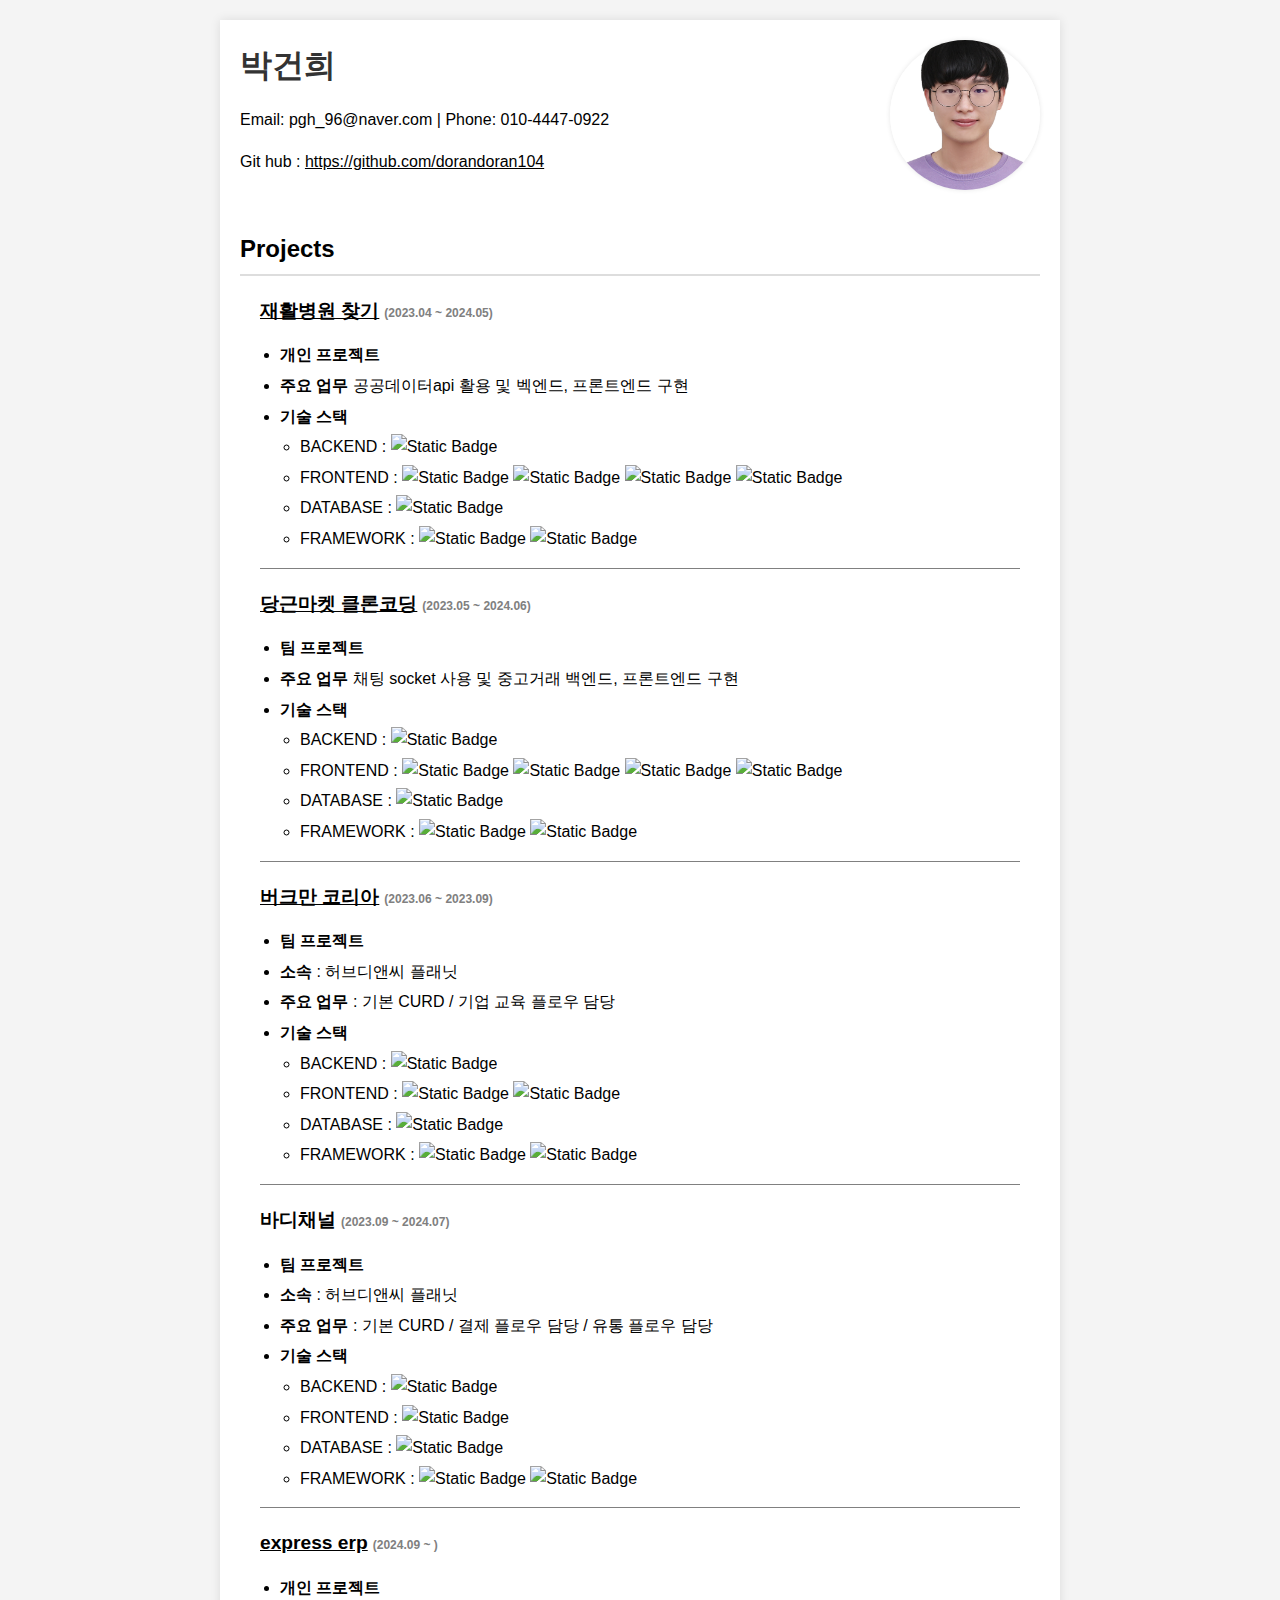
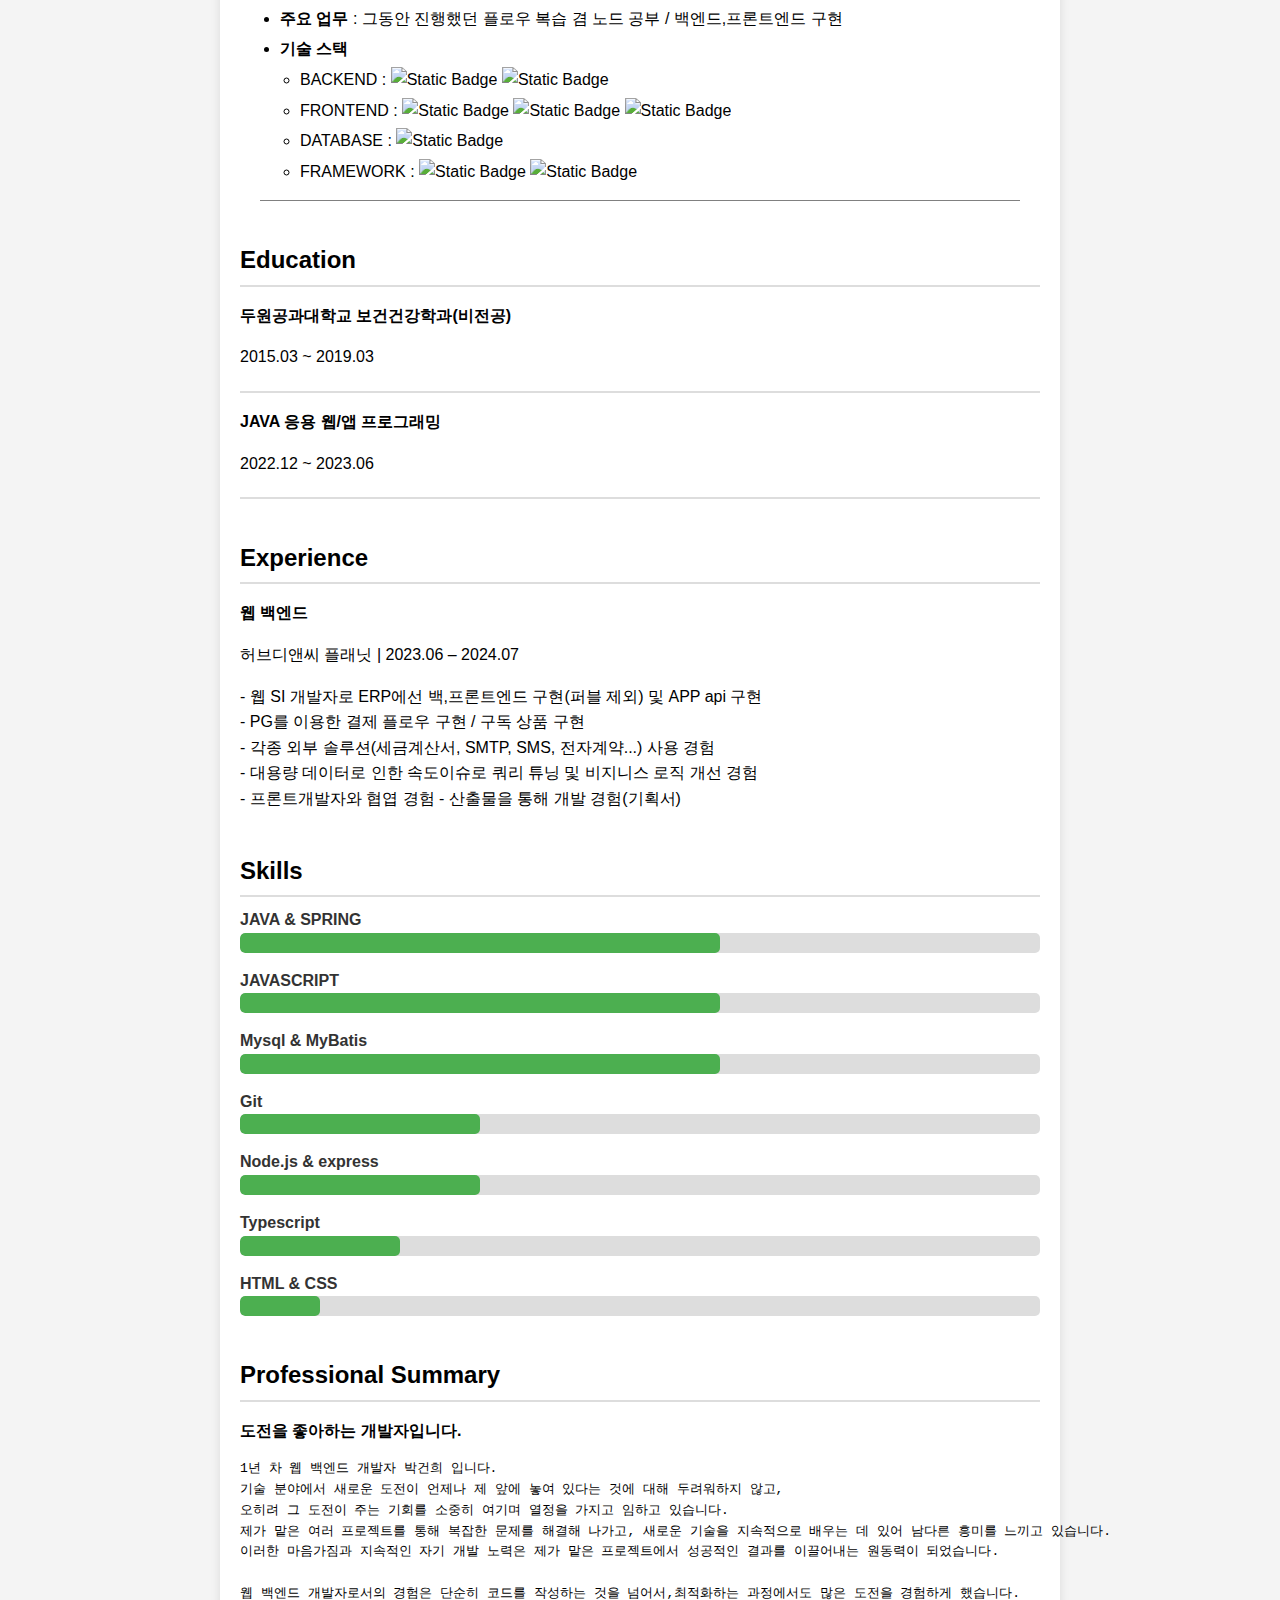
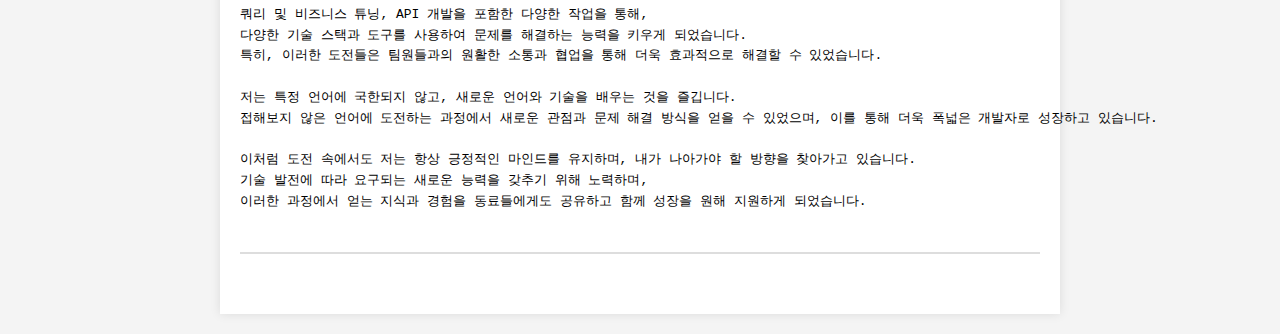
==== commit 8dea9446: "작성" ====
--- a/index.html
+++ b/index.html
@@ -25,7 +25,7 @@
         <section class="section">
           <h2>Projects</h2>
           <div class="project">
-              <p class="project-title">재활병원 찾기<span class="project-date">(2023.04 ~ 2024.05)</span></p>
+              <p class="project-title"><a href="https://github.com/dorandoran104/dodoRehabilitation">재활병원 찾기</a><span class="project-date">(2023.04 ~ 2024.05)</span></p>
               <ul>
                   <li><strong>개인 프로젝트</strong></li>
                   <!-- <li><strong>개발 기간</strong> : 2023.04 ~ 2024.05</li> -->
@@ -59,7 +59,7 @@
           </div>
       
           <div class="project">
-              <p class="project-title">당근마켓 클론코딩<span class="project-date">(2023.05 ~ 2024.06)</span></p>
+              <p class="project-title"><a href="https://github.com/dorandoran104/CarrotMarket_Clone">당근마켓 클론코딩</a><span class="project-date">(2023.05 ~ 2024.06)</span></p>
               <ul>
                 <li><strong>팀 프로젝트</strong></li>
                 <!-- <li><strong>개발 기간</strong> : 2023.05 ~ 2024.06</li> -->
@@ -93,7 +93,7 @@
           </div>
 
           <div class="project">
-            <p class="project-title">버크만 코리아<span class="project-date">(2023.06 ~ 2023.09)</span></p>
+            <p class="project-title"><a href="https://birkmankorea.co.kr/">버크만 코리아</a><span class="project-date">(2023.06 ~ 2023.09)</span></p>
             <ul>
               <li><strong>팀 프로젝트</strong></li>
               <li><strong>소속</strong> : 허브디앤씨 플래닛</li>
@@ -163,7 +163,7 @@
       </div>
 
       <div class="project">
-        <p class="project-title">express erp<span class="project-date">(2024.09 ~ )</span></p>
+        <p class="project-title"><a href="https://github.com/dorandoran104/typescript">express erp</a><span class="project-date">(2024.09 ~ )</span></p>
         <ul>
           <li><strong>개인 프로젝트</strong></li>
           <!-- <li><strong>소속</strong> : 허브디앤씨 플래닛</li> -->
@@ -221,8 +221,10 @@
                     <p>
                         - 웹 SI 개발자로 ERP에선 백,프론트엔드 구현(퍼블 제외) 및 APP api 구현<br>
                         - PG를 이용한 결제 플로우 구현 / 구독 상품 구현<br>
-                        - 각종 외부 솔루션(세금계산서, SMTP, SMS, 전자계약...) 사용 경험
-                        - 대용량 데이터로 인한 속도이슈로 쿼리 튜닝 및 비지니스 로직 개선 경험
+                        - 각종 외부 솔루션(세금계산서, SMTP, SMS, 전자계약...) 사용 경험<br>
+                        - 대용량 데이터로 인한 속도이슈로 쿼리 튜닝 및 비지니스 로직 개선 경험<br>
+                        - 프론트개발자와 협엽 경험
+                        - 산출물을 통해 개발 경험(기획서)
                     </p>
                 </li>
             </ul>
@@ -279,7 +281,25 @@
         <ul class="sub_title">
           <li>
             <p class="degree">도전을 좋아하는 개발자입니다.</p>
-            <p>JAVA</p>
+            <pre>
+1년 차 웹 백엔드 개발자 박건희 입니다.
+기술 분야에서 새로운 도전이 언제나 제 앞에 놓여 있다는 것에 대해 두려워하지 않고,
+오히려 그 도전이 주는 기회를 소중히 여기며 열정을 가지고 임하고 있습니다.
+제가 맡은 여러 프로젝트를 통해 복잡한 문제를 해결해 나가고, 새로운 기술을 지속적으로 배우는 데 있어 남다른 흥미를 느끼고 있습니다.
+이러한 마음가짐과 지속적인 자기 개발 노력은 제가 맡은 프로젝트에서 성공적인 결과를 이끌어내는 원동력이 되었습니다. 
+
+웹 백엔드 개발자로서의 경험은 단순히 코드를 작성하는 것을 넘어서,최적화하는 과정에서도 많은 도전을 경험하게 했습니다.
+쿼리 및 비즈니스 튜닝, API 개발을 포함한 다양한 작업을 통해,
+다양한 기술 스택과 도구를 사용하여 문제를 해결하는 능력을 키우게 되었습니다.
+특히, 이러한 도전들은 팀원들과의 원활한 소통과 협업을 통해 더욱 효과적으로 해결할 수 있었습니다. 
+
+저는 특정 언어에 국한되지 않고, 새로운 언어와 기술을 배우는 것을 즐깁니다.
+접해보지 않은 언어에 도전하는 과정에서 새로운 관점과 문제 해결 방식을 얻을 수 있었으며, 이를 통해 더욱 폭넓은 개발자로 성장하고 있습니다.
+
+이처럼 도전 속에서도 저는 항상 긍정적인 마인드를 유지하며, 내가 나아가야 할 방향을 찾아가고 있습니다.
+기술 발전에 따라 요구되는 새로운 능력을 갖추기 위해 노력하며,
+이러한 과정에서 얻는 지식과 경험을 동료들에게도 공유하고 함께 성장을 원해 지원하게 되었습니다.
+            </pre>
           </li>
         </ul>
         <!-- <p>
--- a/css/style.css
+++ b/css/style.css
@@ -50,8 +50,8 @@
 }
 
 .section {
-  margin-top : 20px;
-  margin-bottom: 20px;
+  margin-top : 40px;
+  margin-bottom: 40px;
 }
 
 .section h2, .sub_title > li {
@@ -125,4 +125,9 @@
   font-size: 12px;
   color: gray;
   margin-left: 5px;
+}
+
+.project{
+  margin : 20px;
+  border-bottom:  1px solid gray;
 }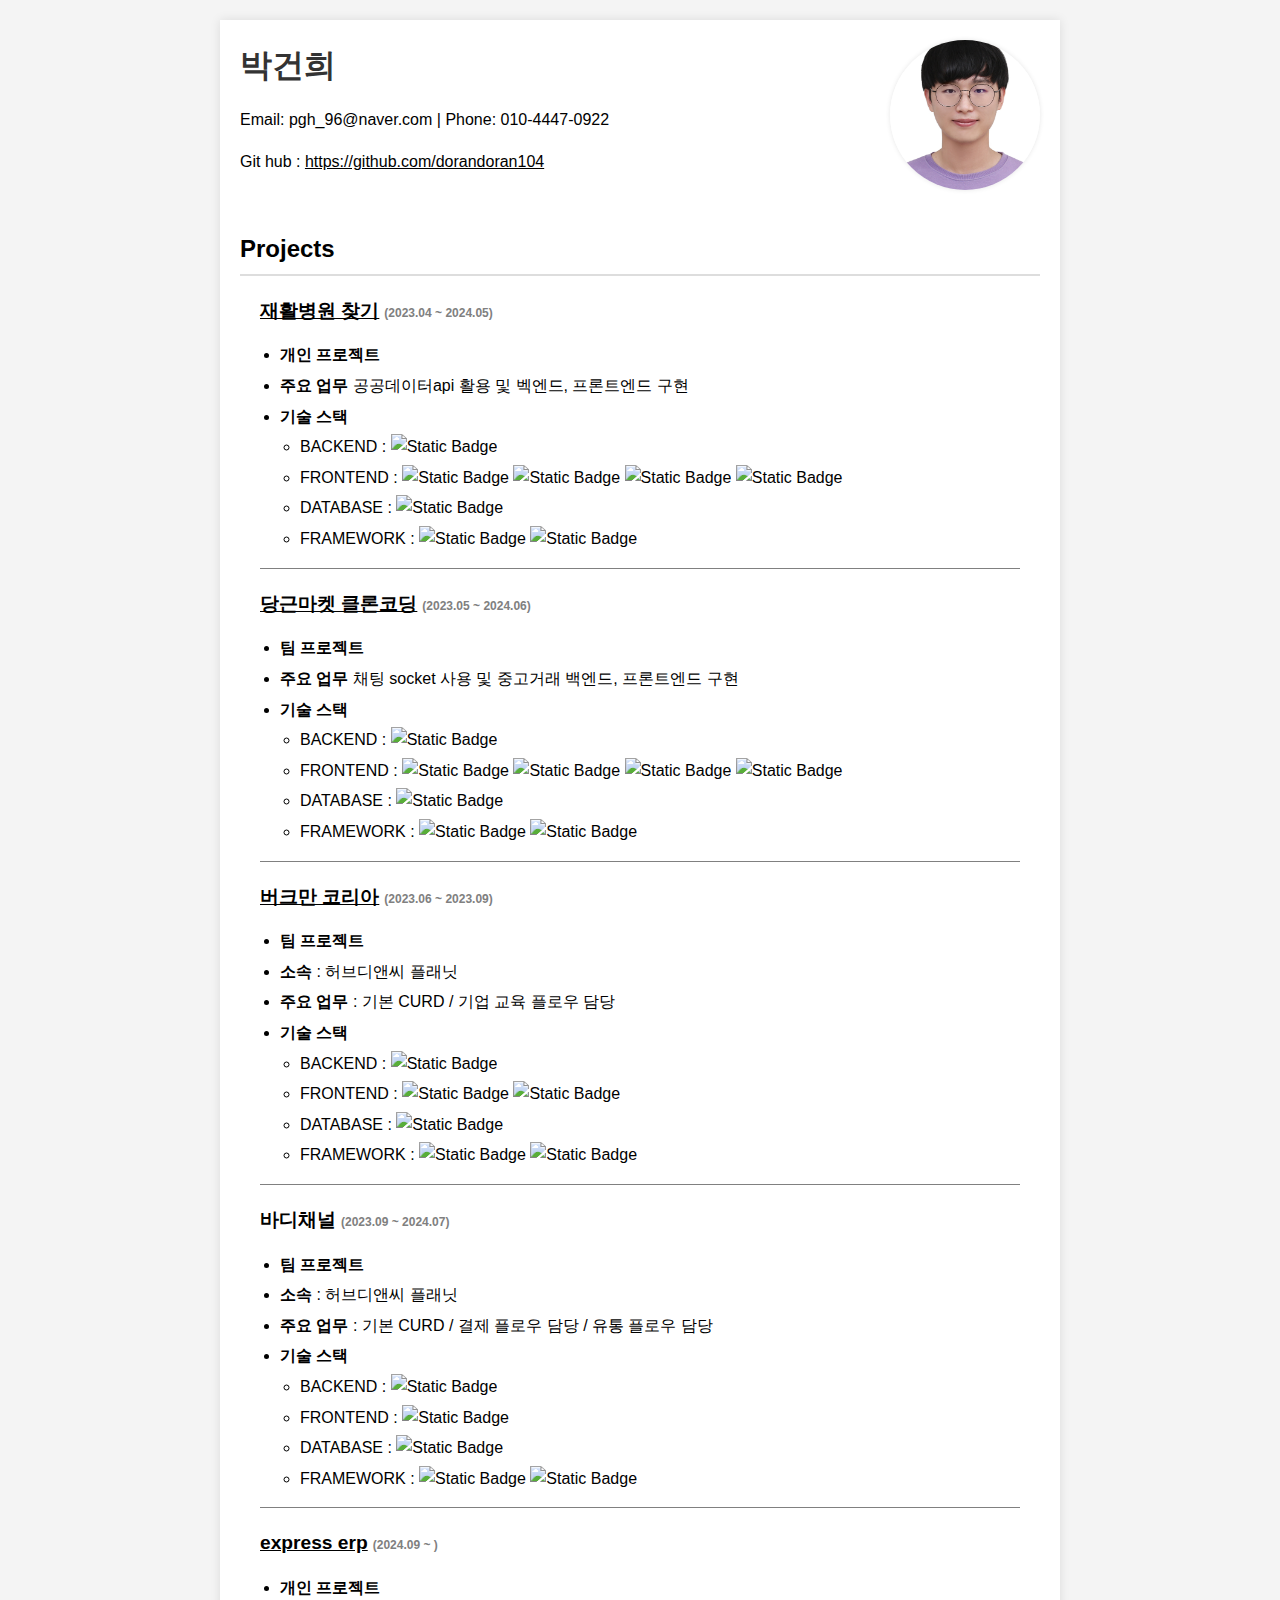
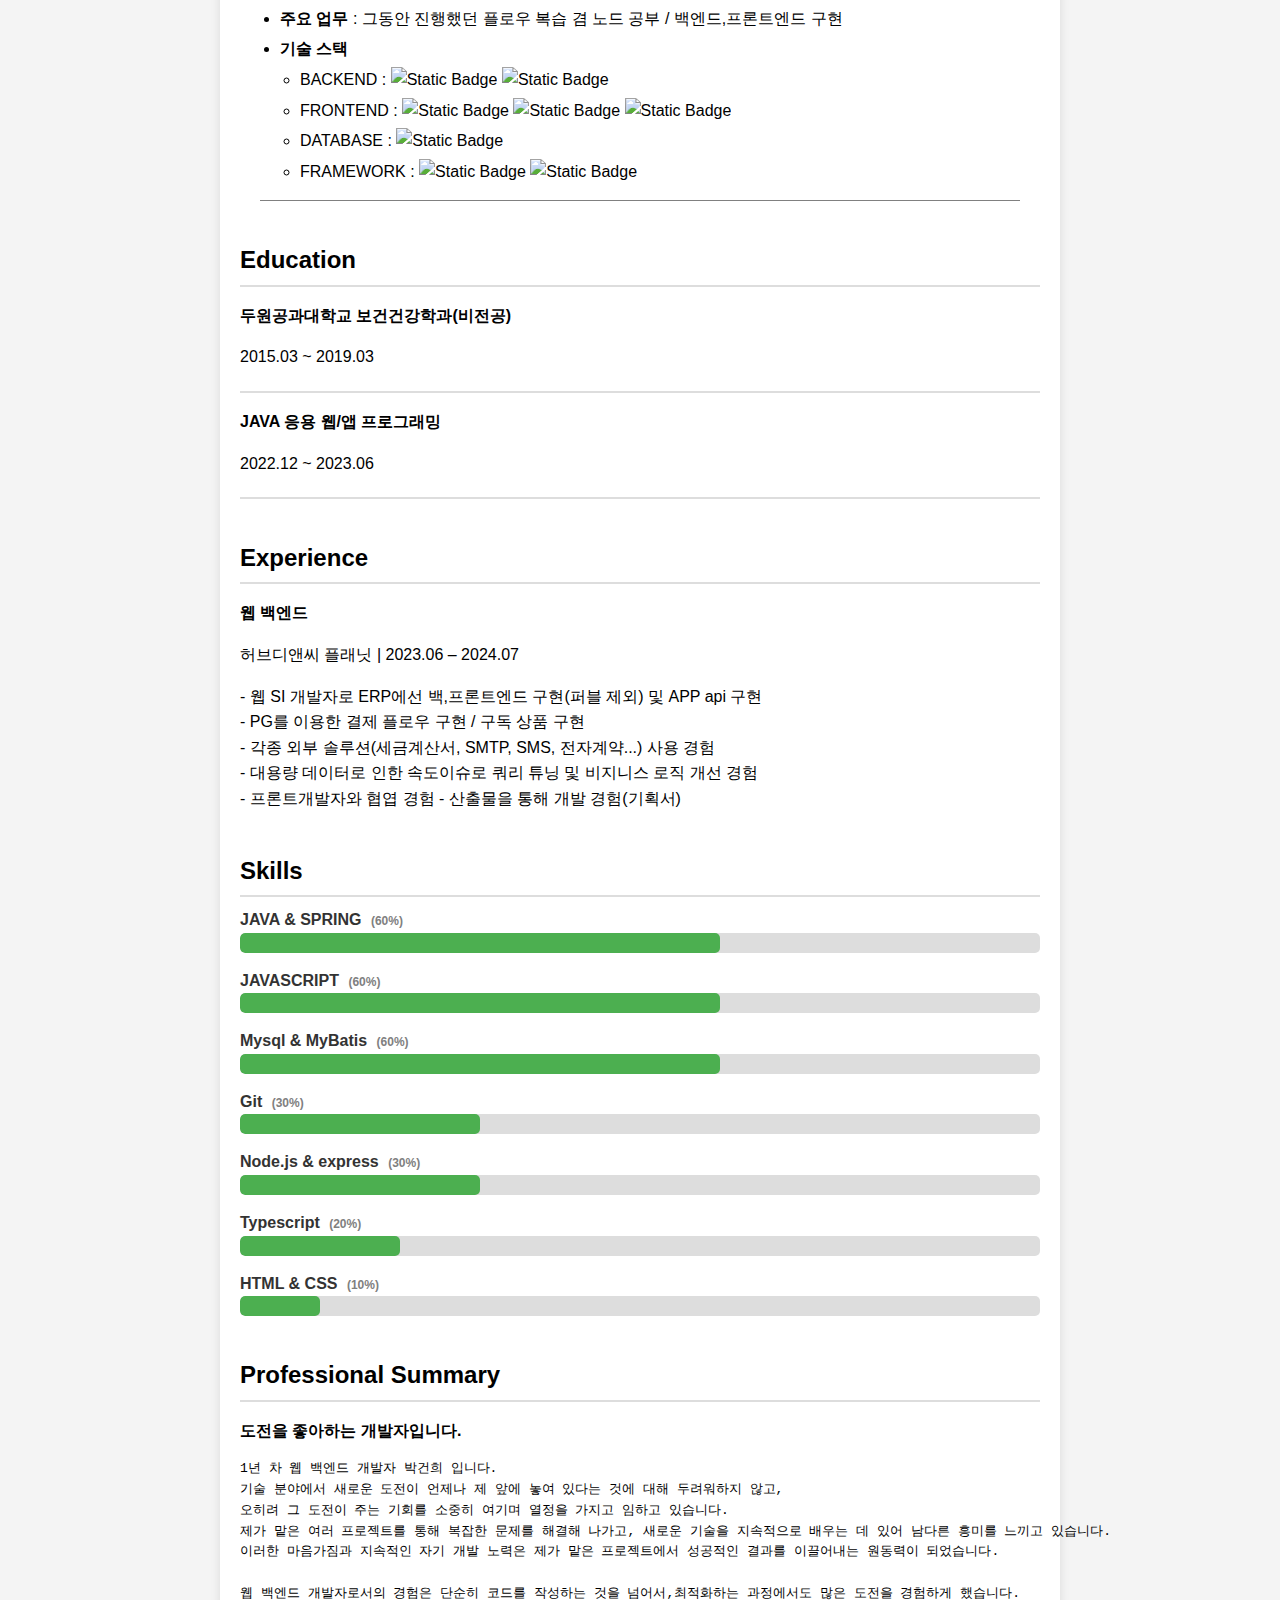
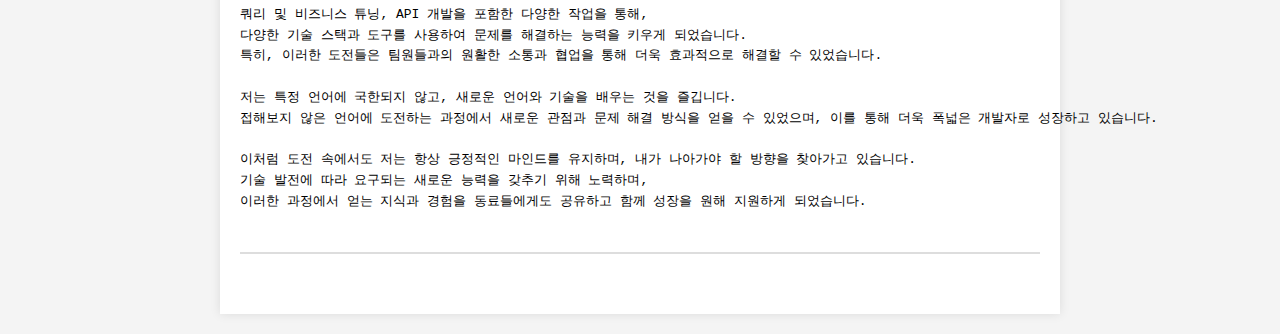
==== commit 155f9ee2: "progress 안보여서 데이터 노출 추가" ====
--- a/index.html
+++ b/index.html
@@ -233,43 +233,43 @@
         <section class="section">
           <h2>Skills</h2>
           <div class="skill">
-              <p>JAVA &amp; SPRING</p>
+              <p>JAVA &amp; SPRING <span class="project-date">(60%)</span></p>
               <div class="progress-bar">
                   <div class="progress" style="width: 60%;"></div>
               </div>
           </div>
           <div class="skill">
-              <p>JAVASCRIPT</p>
+              <p>JAVASCRIPT <span class="project-date">(60%)</span></p>
               <div class="progress-bar">
                   <div class="progress" style="width: 60%;"></div>
               </div>
           </div>
           <div class="skill">
-              <p>Mysql &amp; MyBatis</p>
+              <p>Mysql &amp; MyBatis <span class="project-date">(60%)</span></p>
               <div class="progress-bar">
                   <div class="progress" style="width: 60%;"></div>
               </div>
           </div>
           <div class="skill">
-            <p>Git</p>
+            <p>Git <span class="project-date">(30%)</span></p>
             <div class="progress-bar">
                 <div class="progress" style="width: 30%;"></div>
             </div>
            </div>
           <div class="skill">
-              <p>Node.js &amp; express </p>
+              <p>Node.js &amp; express <span class="project-date">(30%)</span></p>
               <div class="progress-bar">
                   <div class="progress" style="width: 30%;"></div>
               </div>
           </div>
           <div class="skill">
-            <p>Typescript</p>
+            <p>Typescript <span class="project-date">(20%)</span></p>
             <div class="progress-bar">
                 <div class="progress" style="width: 20%;"></div>
             </div>
           </div>
           <div class="skill">
-              <p>HTML & CSS</p>
+              <p>HTML & CSS <span class="project-date">(10%)</span></p>
               <div class="progress-bar">
                   <div class="progress" style="width: 10%;"></div>
               </div>
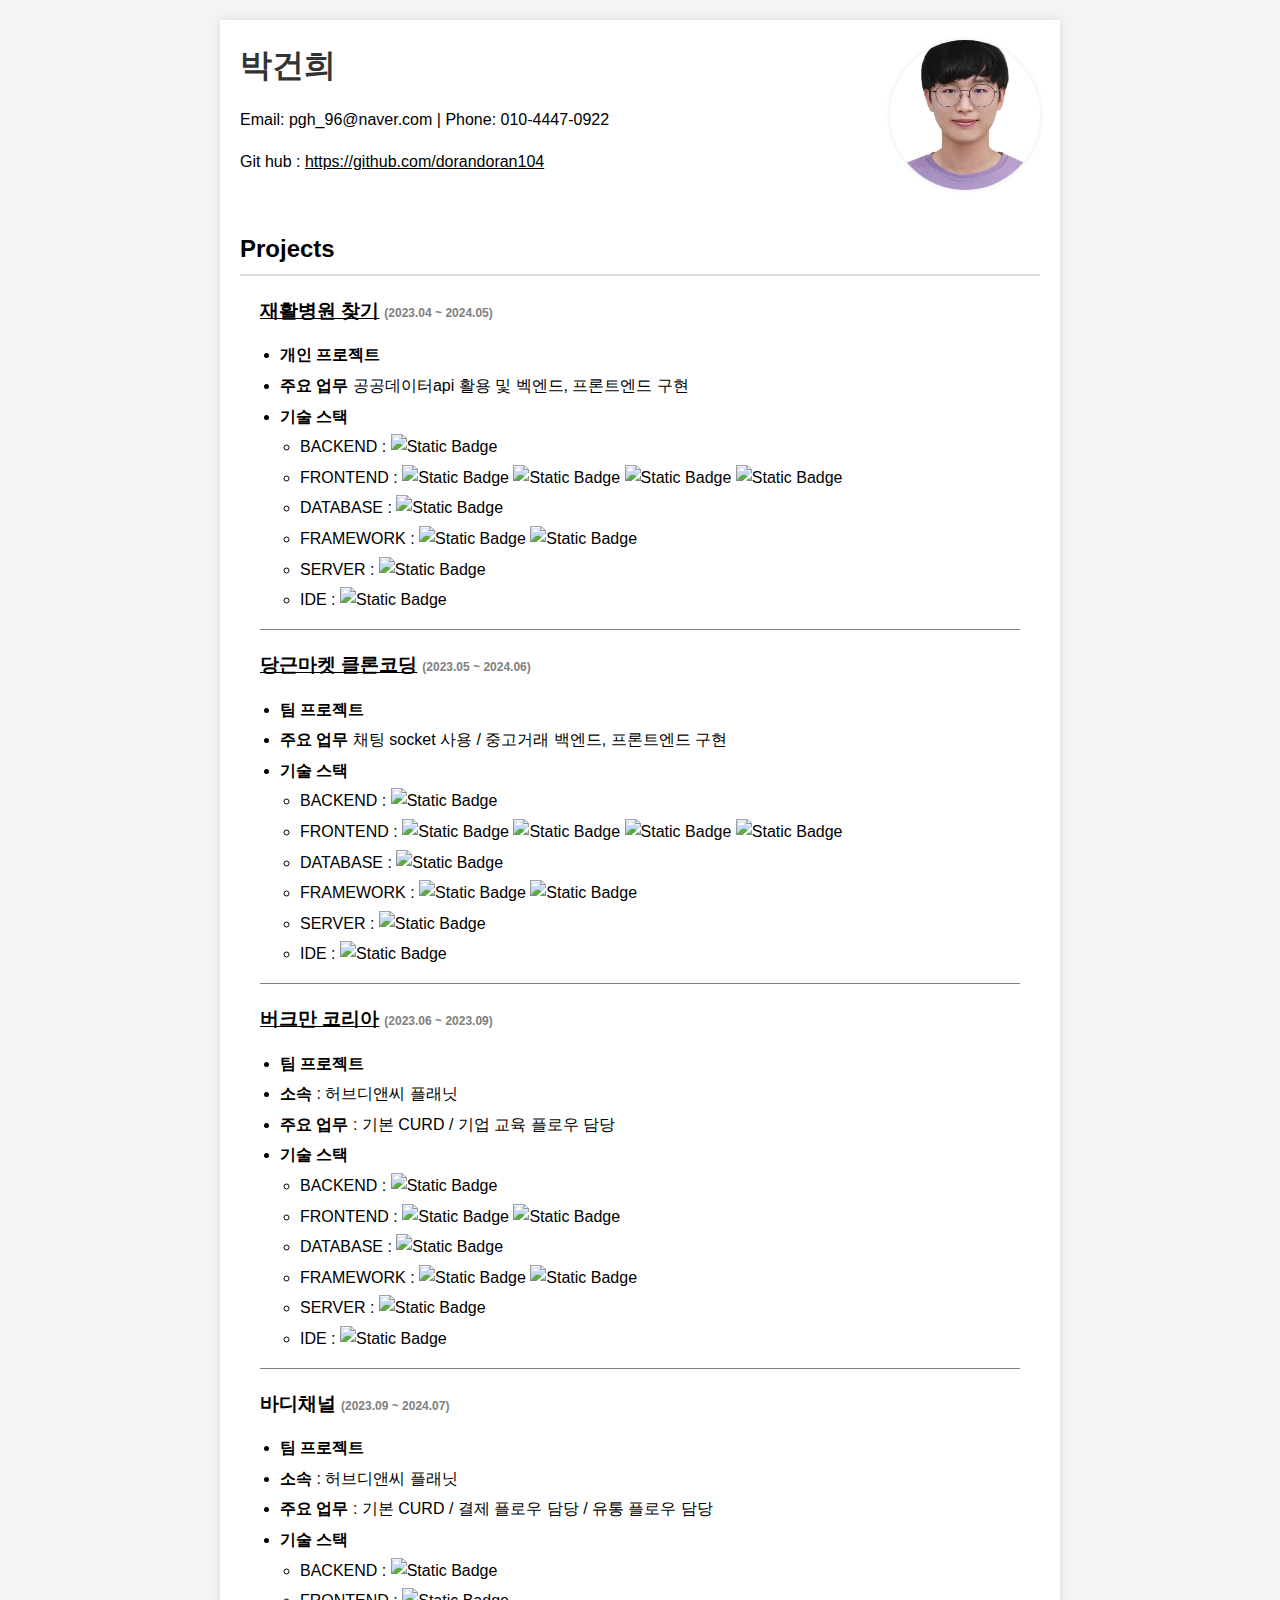
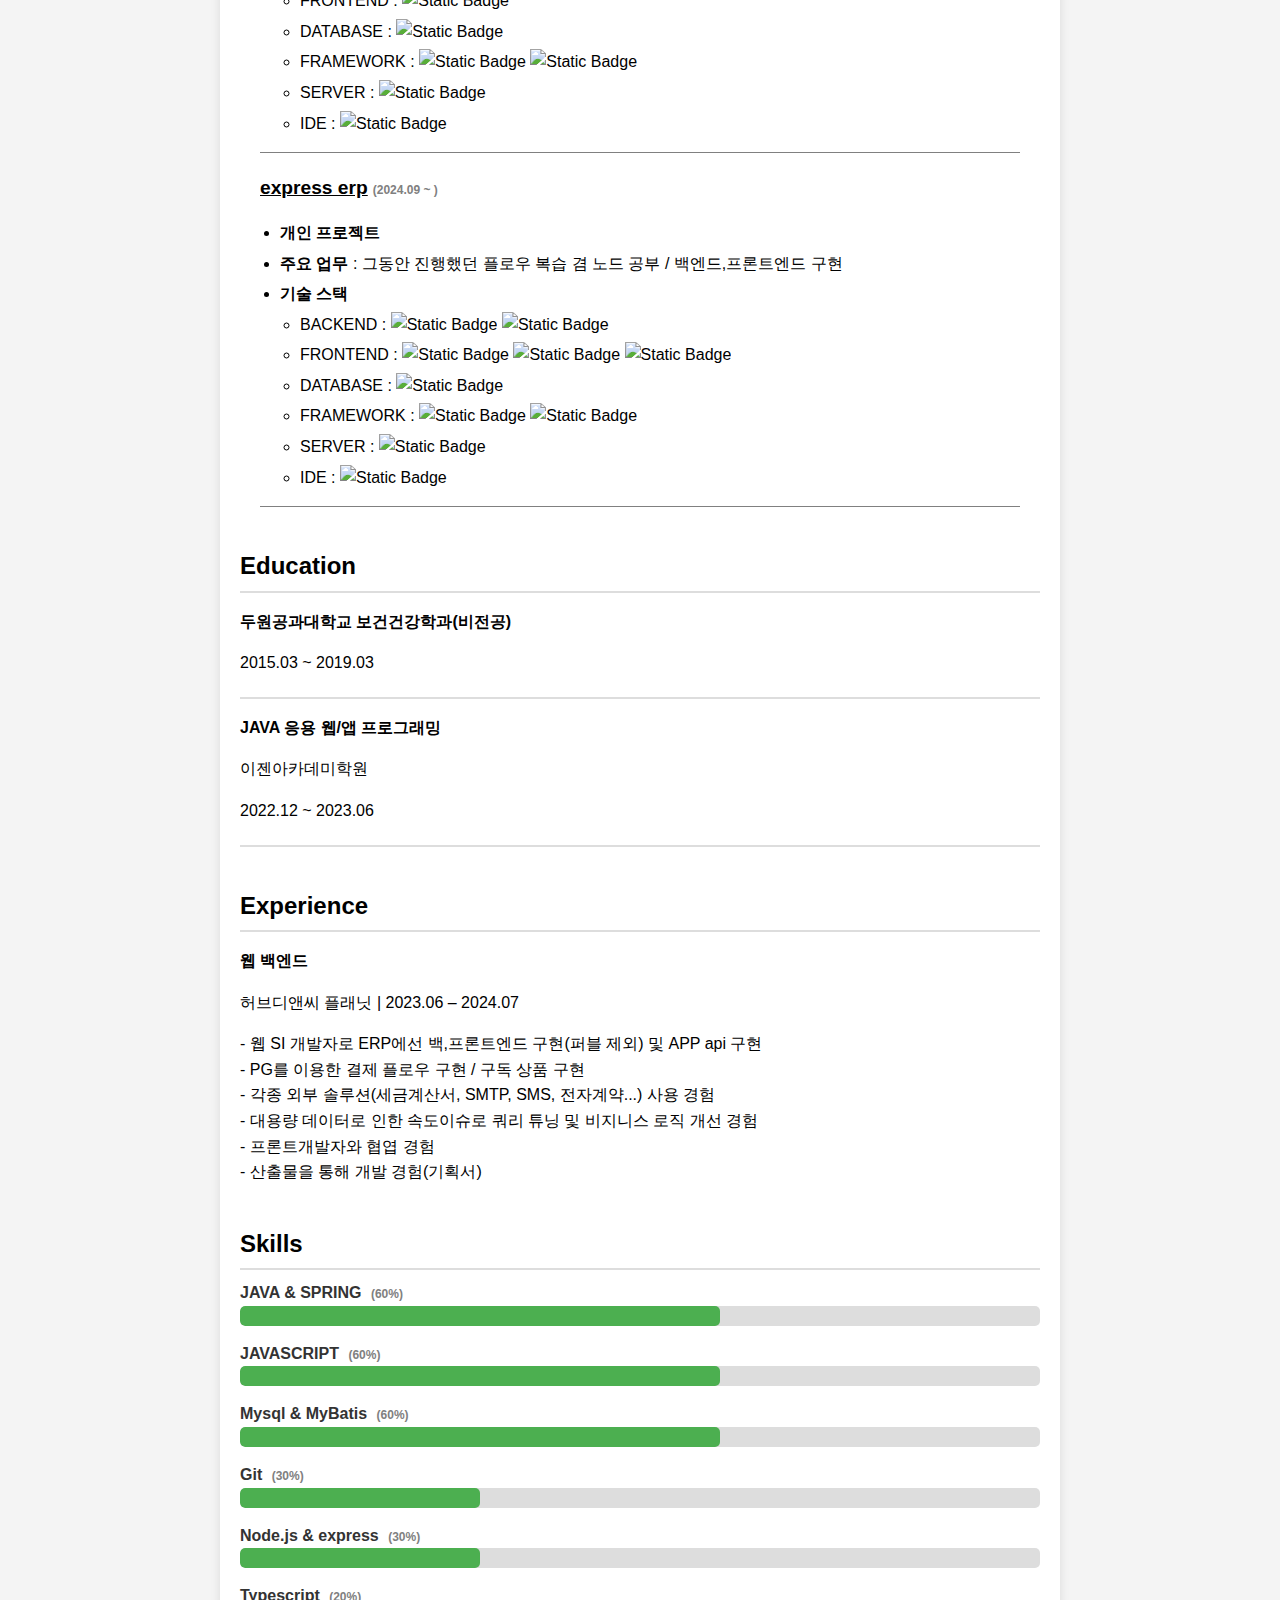
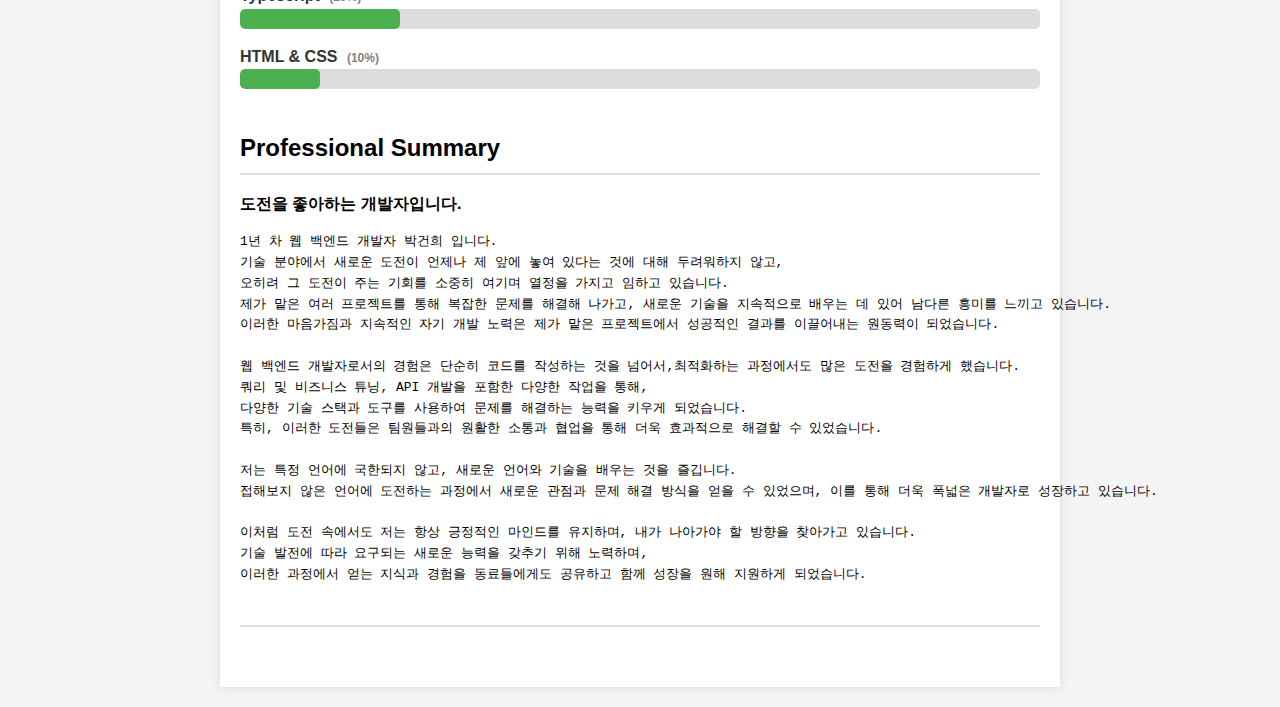
==== commit 2b5e448e: "server 추가" ====
--- a/index.html
+++ b/index.html
@@ -54,6 +54,12 @@
                         <!-- <img alt="Static Badge" src="https://img.shields.io/badge/express-000000?style=flat-square&logo=express&logoColor=white"> -->
                         <img alt="Static Badge" src="https://img.shields.io/badge/Mybatis-000000?style=flat-square">
                       </li>
+                      <li>
+                          SERVER : <img alt="Static Badge" src="https://img.shields.io/badge/vmware-607078?style=flat-square&logo=vmware&logoColor=white">
+                      </li>
+                      <li>
+                        IDE : <img alt="Static Badge" src="https://img.shields.io/badge/eclipseide-2C2255?style=flat-square&logo=eclipseide&logoColor=white">
+                      </li>
                   </ul>
               </ul>
           </div>
@@ -63,7 +69,7 @@
               <ul>
                 <li><strong>팀 프로젝트</strong></li>
                 <!-- <li><strong>개발 기간</strong> : 2023.05 ~ 2024.06</li> -->
-                <li><strong>주요 업무</strong> 채팅 socket 사용 및 중고거래 백엔드, 프론트엔드 구현</li>
+                <li><strong>주요 업무</strong> 채팅 socket 사용 / 중고거래 백엔드, 프론트엔드 구현</li>
                 <li><strong>기술 스택</strong></li>
                 <ul>
                   <li>BACKEND :
@@ -87,6 +93,13 @@
                     <img alt="Static Badge" src="https://img.shields.io/badge/Spring-6DB33F?style=flat-square&logo=Spring&logoColor=white">
                     <!-- <img alt="Static Badge" src="https://img.shields.io/badge/express-000000?style=flat-square&logo=express&logoColor=white"> -->
                     <img alt="Static Badge" src="https://img.shields.io/badge/Mybatis-000000?style=flat-square">
+                  </li>
+                  <li>
+                    SERVER : 
+                    <img alt="Static Badge" src="https://img.shields.io/badge/Tomcat-F8DC75?style=flat-square&logo=apachetomcat&logoColor=white">
+                  </li>
+                  <li>
+                    IDE : <img alt="Static Badge" src="https://img.shields.io/badge/eclipseide-2C2255?style=flat-square&logo=eclipseide&logoColor=white">
                   </li>
                 </ul>
               </ul>
@@ -119,9 +132,16 @@
                 </li>
                 <li>
                   FRAMEWORK : 
-                  <img alt="Static Badge" src="https://img.shields.io/badge/Spring-6DB33F?style=flat-square&logo=Spring&logoColor=white">
+                  <img alt="Static Badge" src="https://img.shields.io/badge/SpringBoot-6DB33F?style=flat-square&logo=springboot&logoColor=white">
                   <!-- <img alt="Static Badge" src="https://img.shields.io/badge/express-000000?style=flat-square&logo=express&logoColor=white"> -->
                   <img alt="Static Badge" src="https://img.shields.io/badge/Mybatis-000000?style=flat-square">
+                </li>
+                <li>
+                  SERVER : 
+                  <img alt="Static Badge" src="https://img.shields.io/badge/Tomcat-F8DC75?style=flat-square&logo=apachetomcat&logoColor=white">
+                </li>
+                <li>
+                  IDE : <img alt="Static Badge" src="https://img.shields.io/badge/eclipseide-2C2255?style=flat-square&logo=eclipseide&logoColor=white">
                 </li>
               </ul>
             </ul>
@@ -158,6 +178,13 @@
                 <!-- <img alt="Static Badge" src="https://img.shields.io/badge/express-000000?style=flat-square&logo=express&logoColor=white"> -->
                 <img alt="Static Badge" src="https://img.shields.io/badge/Mybatis-000000?style=flat-square">
               </li>
+              <li>
+                SERVER : 
+                <img alt="Static Badge" src="https://img.shields.io/badge/Tomcat-F8DC75?style=flat-square&logo=apachetomcat&logoColor=white">
+              </li>
+              <li>
+                IDE : <img alt="Static Badge" src="https://img.shields.io/badge/eclipseide-2C2255?style=flat-square&logo=eclipseide&logoColor=white">
+              </li>
             </ul>
           </ul>
       </div>
@@ -193,6 +220,13 @@
               <img alt="Static Badge" src="https://img.shields.io/badge/express-000000?style=flat-square&logo=express&logoColor=white">
               <img alt="Static Badge" src="https://img.shields.io/badge/Mybatis-000000?style=flat-square">
             </li>
+            <li>
+              SERVER : 
+              <img alt="Static Badge" src="https://img.shields.io/badge/Tomcat-F8DC75?style=flat-square&logo=apachetomcat&logoColor=white">
+            </li>
+            <li>
+              IDE : <img alt="Static Badge" src="https://img.shields.io/badge/visual_studio_code-2C2255?style=flat-square">
+            </li>
           </ul>
         </ul>
     </div>
@@ -207,6 +241,7 @@
                 </li>
                 <li>
                     <p class="degree">JAVA 응용 웹/앱 프로그래밍</p>
+                    <p> 이젠아카데미학원 </p>
                     <p>2022.12 ~ 2023.06 </p>
                 </li>
             </ul>
@@ -223,7 +258,7 @@
                         - PG를 이용한 결제 플로우 구현 / 구독 상품 구현<br>
                         - 각종 외부 솔루션(세금계산서, SMTP, SMS, 전자계약...) 사용 경험<br>
                         - 대용량 데이터로 인한 속도이슈로 쿼리 튜닝 및 비지니스 로직 개선 경험<br>
-                        - 프론트개발자와 협엽 경험
+                        - 프론트개발자와 협엽 경험<br>
                         - 산출물을 통해 개발 경험(기획서)
                     </p>
                 </li>
